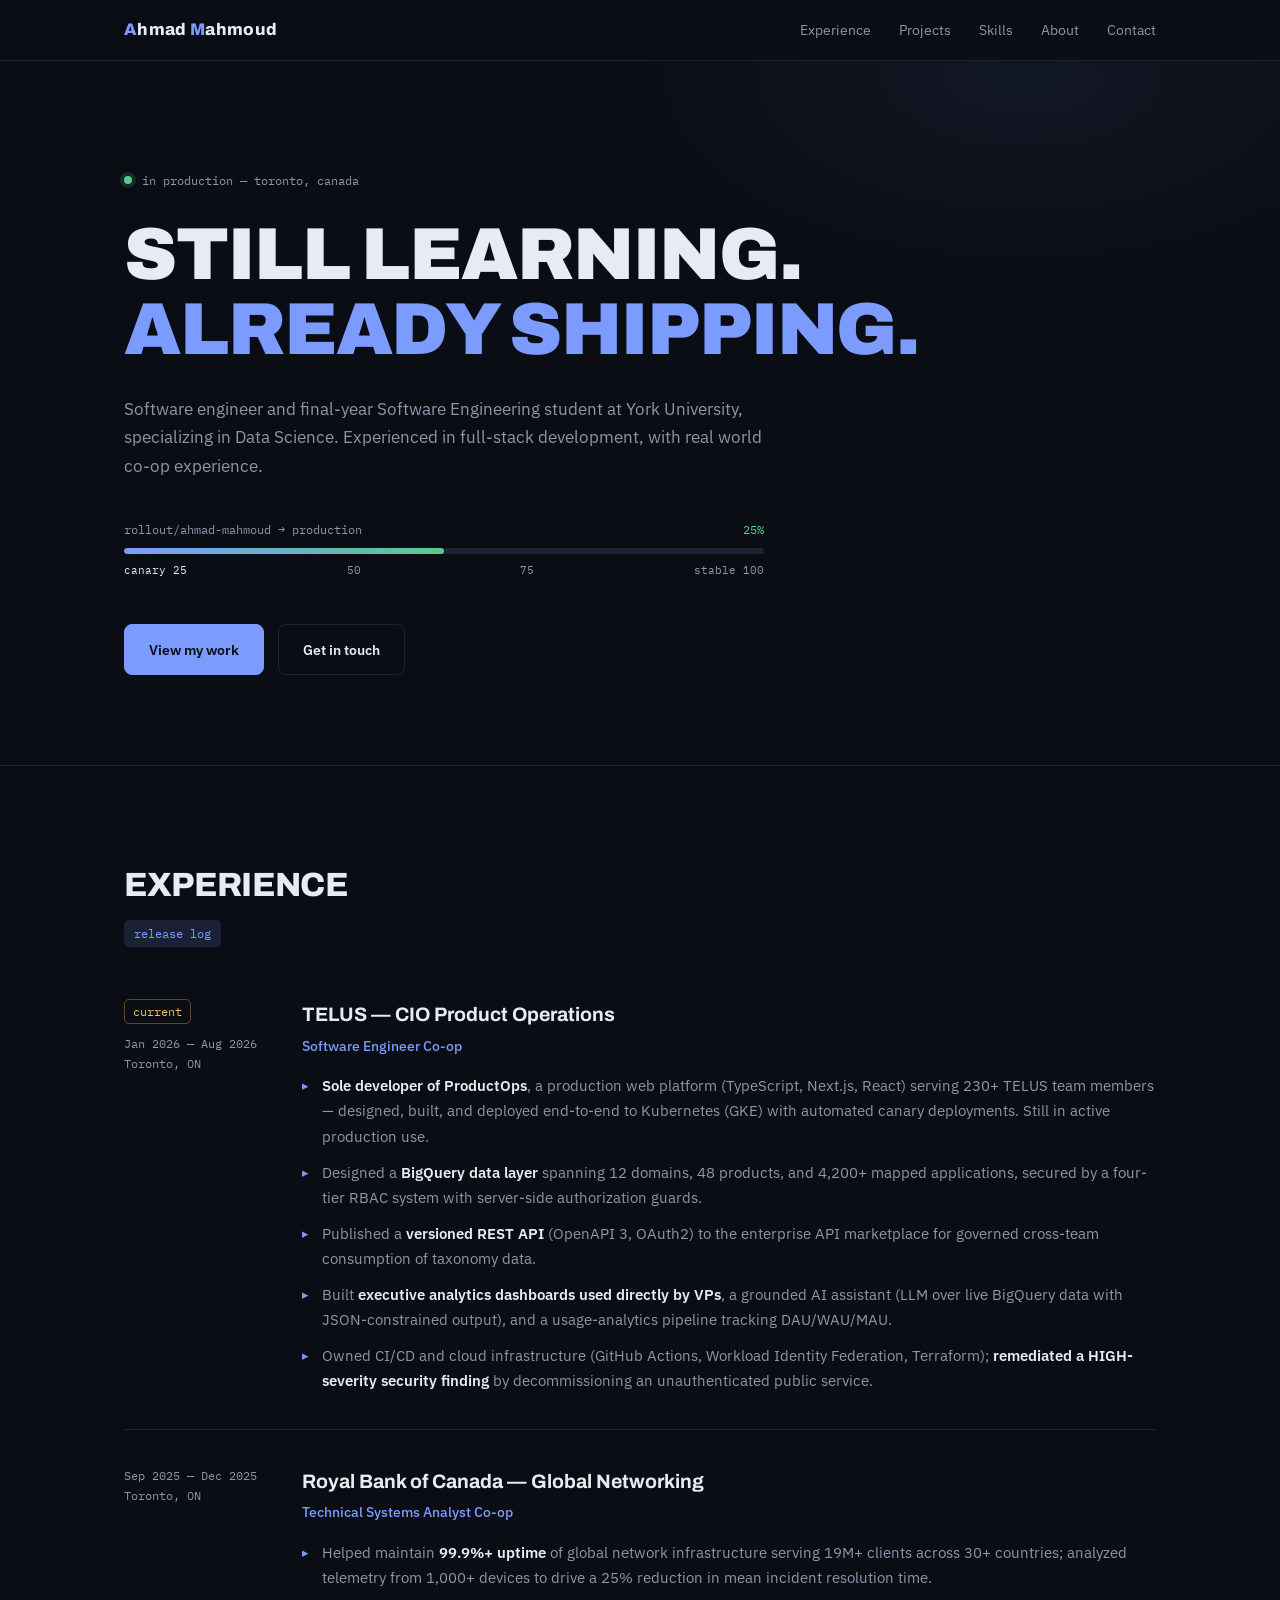
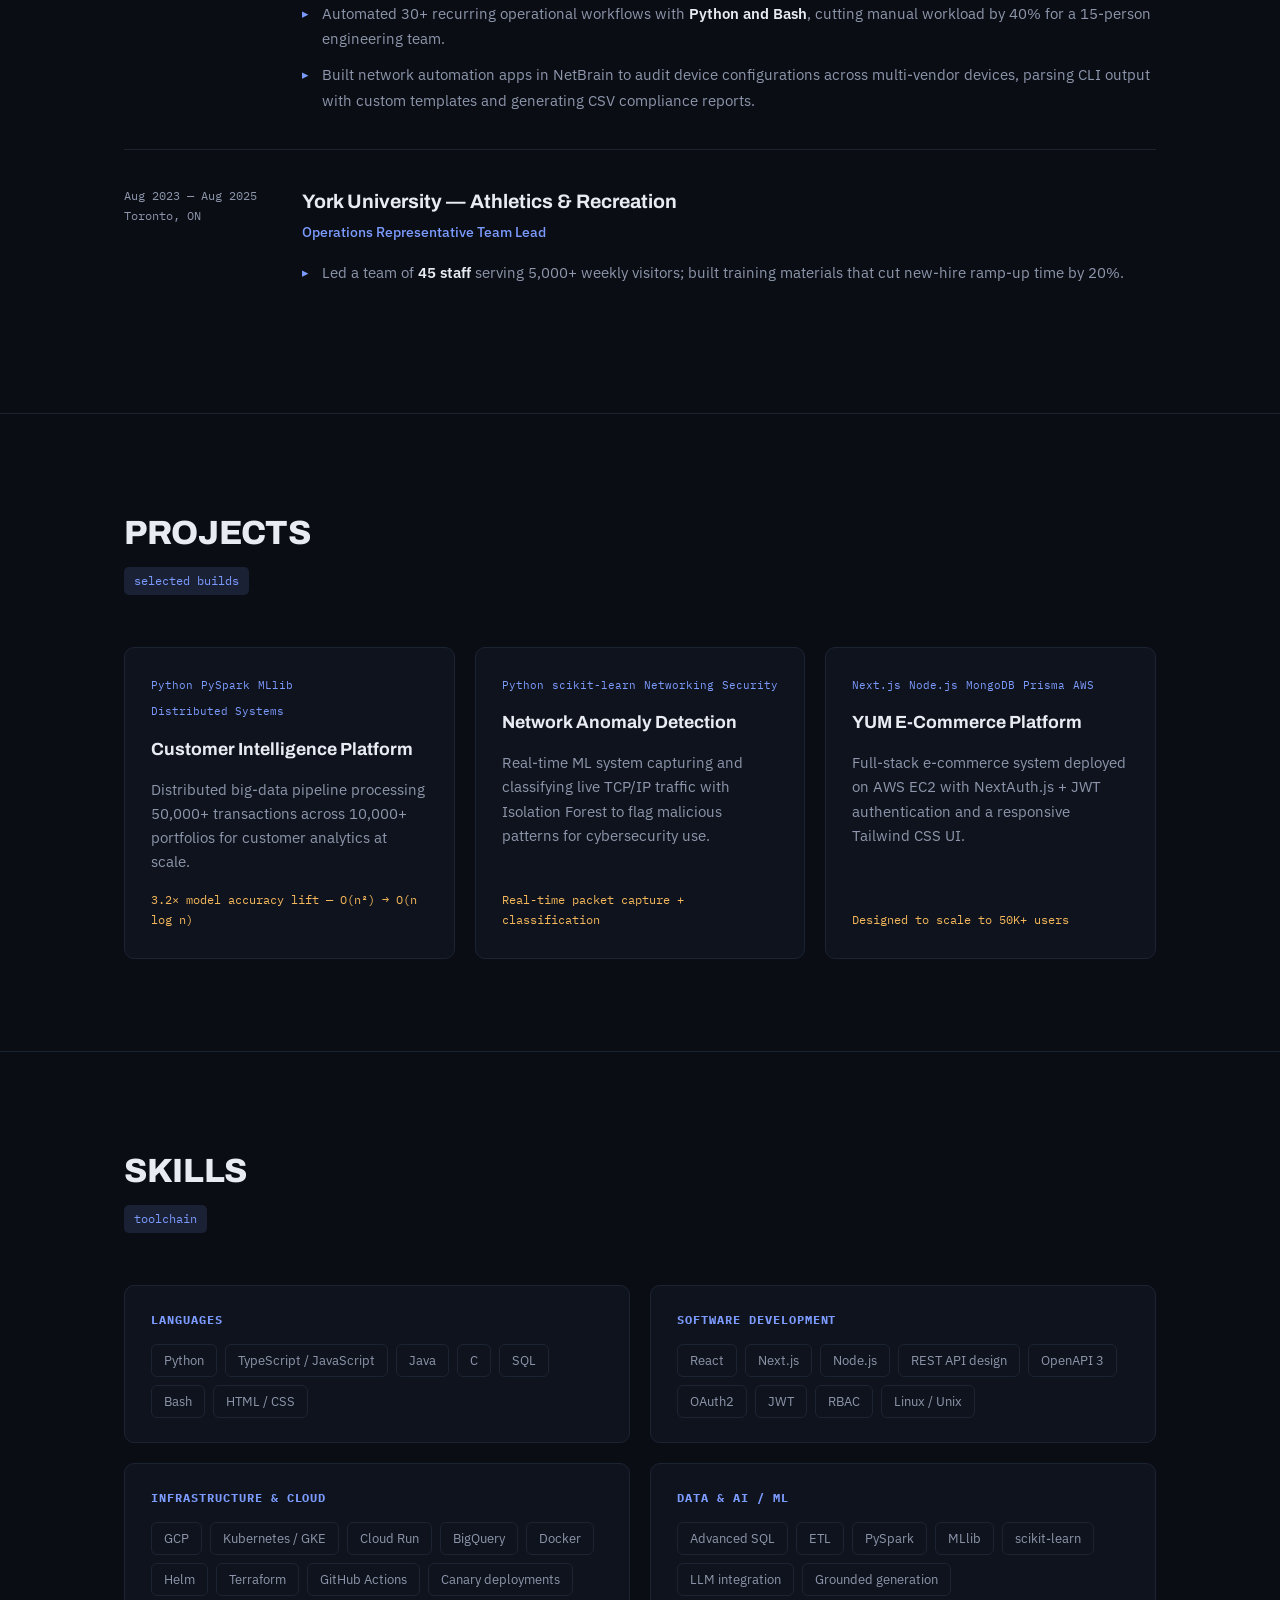
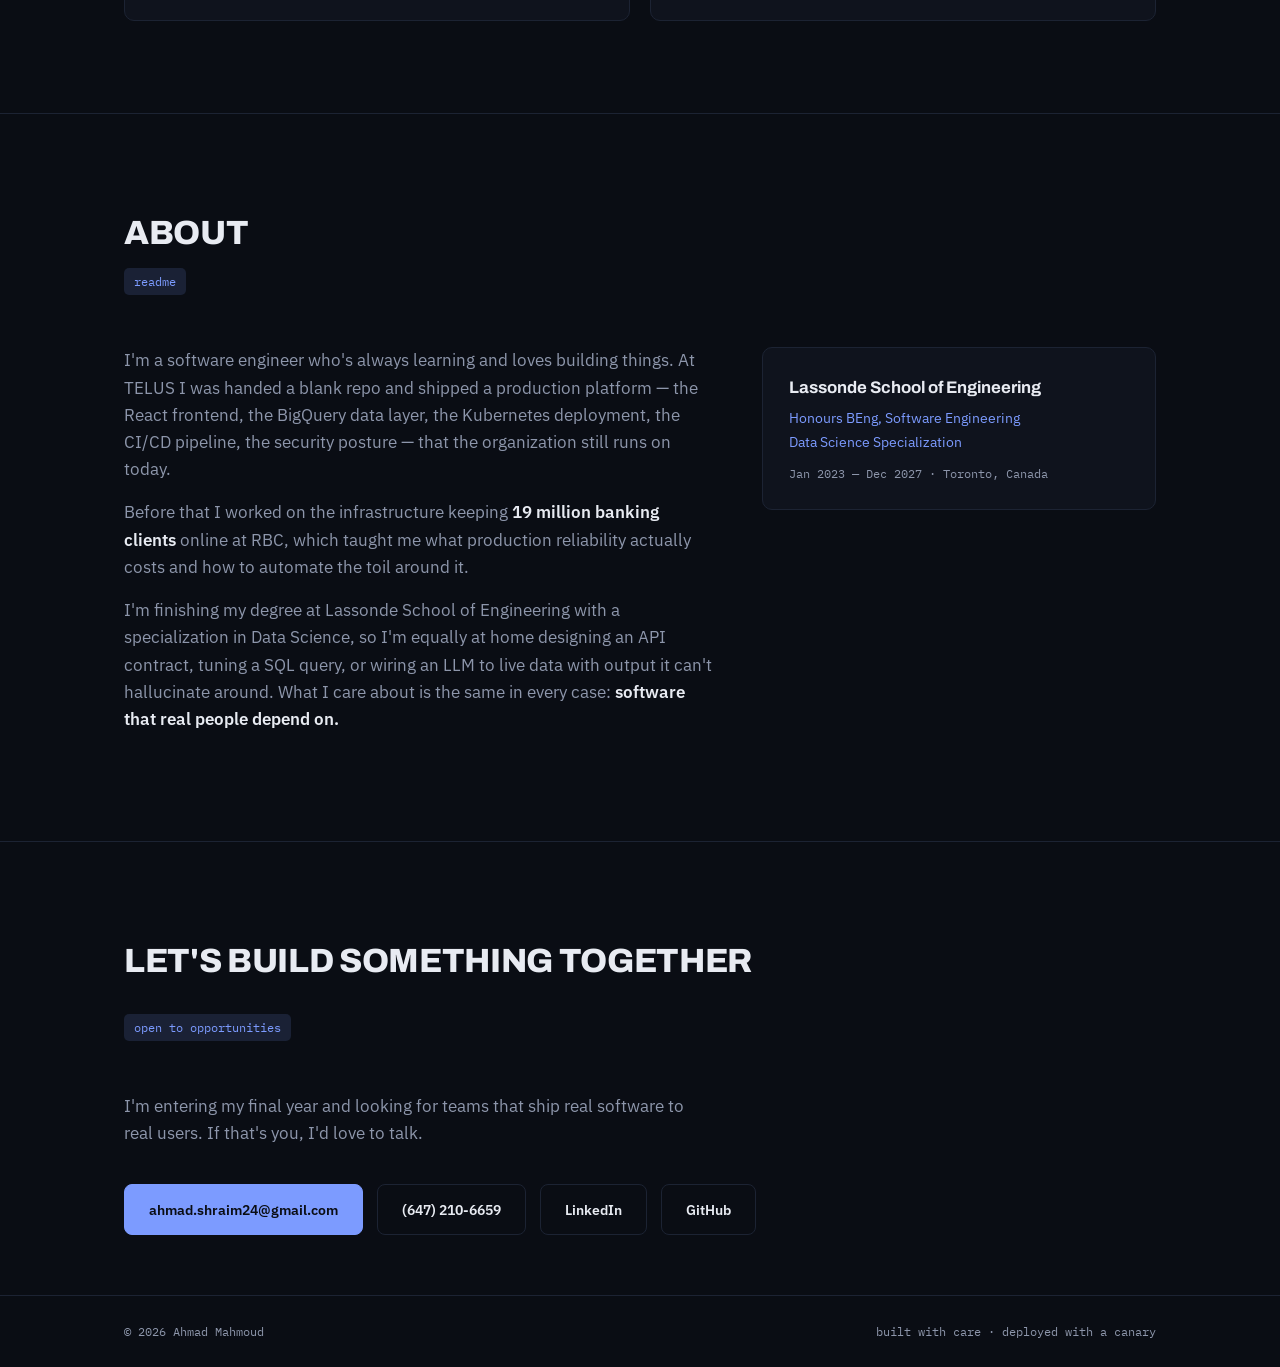
==== public/index.html @ d32689ff "Deploy to Firebase Hosting Move site files into public/ and add Firebase Hosting config. The first d" ====
<!DOCTYPE html>
<html lang="en">
<head>
<meta charset="UTF-8">
<meta name="viewport" content="width=device-width, initial-scale=1.0">
<title>Ahmad Mahmoud — Software Engineer</title>
<meta name="description" content="Ahmad Mahmoud is a software engineer in Toronto who designs, builds, and ships production platforms end-to-end — from React frontends to Kubernetes infrastructure.">
<link rel="preconnect" href="https://fonts.googleapis.com">
<link rel="preconnect" href="https://fonts.gstatic.com" crossorigin>
<link href="https://fonts.googleapis.com/css2?family=Archivo:wght@500;700;800;900&family=IBM+Plex+Sans:wght@400;500;600&family=IBM+Plex+Mono:wght@400;500&display=swap" rel="stylesheet">
<link rel="stylesheet" href="styles.css">
</head>
<body>

<nav>
  <div class="nav-inner">
    <a href="#top" class="logo"><span>A</span>hmad <span>M</span>ahmoud</a>
    <div class="nav-links">
      <a href="#experience">Experience</a>
      <a href="#projects">Projects</a>
      <a href="#skills">Skills</a>
      <a href="#about">About</a>
      <a href="#contact">Contact</a>
    </div>
  </div>
</nav>

<header id="top">
  <div class="wrap">
    <div class="eyebrow"><span class="dot"></span> in production — toronto, canada</div>
    <h1>Still learning. <em>Already shipping.</em></h1>
    <p class="hero-sub">
      Software engineer and final-year Software Engineering student at York University,
      specializing in Data Science. Experienced in full-stack development, with real world
      co-op experience.
    </p>

    <div class="rollout" aria-hidden="true">
      <div class="rollout-label mono">
        <span>rollout/ahmad-mahmoud → production</span>
        <span class="pct" id="pct">0%</span>
      </div>
      <div class="rollout-track"><div class="rollout-fill" id="fill"></div></div>
      <div class="rollout-stages" id="stages">
        <span>canary 25</span><span>50</span><span>75</span><span>stable 100</span>
      </div>
    </div>

    <div class="cta-row">
      <a class="btn btn-primary" href="#projects">View my work</a>
      <a class="btn btn-ghost" href="mailto:ahmad.shraim24@gmail.com">Get in touch</a>
    </div>
  </div>
</header>

<section id="experience">
  <div class="wrap">
    <div class="sec-head reveal">
      <h2>Experience</h2>
      <span class="sec-tag">release log</span>
    </div>

    <article class="release reveal">
      <div class="release-meta">
        <span class="ver">current</span><br>
        Jan 2026 — Aug 2026<br>Toronto, ON
      </div>
      <div>
        <h3>TELUS — CIO Product Operations</h3>
        <div class="role">Software Engineer Co-op</div>
        <ul>
          <li><strong>Sole developer of ProductOps</strong>, a production web platform (TypeScript, Next.js, React) serving 230+ TELUS team members — designed, built, and deployed end-to-end to Kubernetes (GKE) with automated canary deployments. Still in active production use.</li>
          <li>Designed a <strong>BigQuery data layer</strong> spanning 12 domains, 48 products, and 4,200+ mapped applications, secured by a four-tier RBAC system with server-side authorization guards.</li>
          <li>Published a <strong>versioned REST API</strong> (OpenAPI 3, OAuth2) to the enterprise API marketplace for governed cross-team consumption of taxonomy data.</li>
          <li>Built <strong>executive analytics dashboards used directly by VPs</strong>, a grounded AI assistant (LLM over live BigQuery data with JSON-constrained output), and a usage-analytics pipeline tracking DAU/WAU/MAU.</li>
          <li>Owned CI/CD and cloud infrastructure (GitHub Actions, Workload Identity Federation, Terraform); <strong>remediated a HIGH-severity security finding</strong> by decommissioning an unauthenticated public service.</li>
        </ul>
      </div>
    </article>

    <article class="release reveal">
      <div class="release-meta">
        Sep 2025 — Dec 2025<br>Toronto, ON
      </div>
      <div>
        <h3>Royal Bank of Canada — Global Networking</h3>
        <div class="role">Technical Systems Analyst Co-op</div>
        <ul>
          <li>Helped maintain <strong>99.9%+ uptime</strong> of global network infrastructure serving 19M+ clients across 30+ countries; analyzed telemetry from 1,000+ devices to drive a 25% reduction in mean incident resolution time.</li>
          <li>Automated 30+ recurring operational workflows with <strong>Python and Bash</strong>, cutting manual workload by 40% for a 15-person engineering team.</li>
          <li>Built network automation apps in NetBrain to audit device configurations across multi-vendor devices, parsing CLI output with custom templates and generating CSV compliance reports.</li>
        </ul>
      </div>
    </article>

    <article class="release reveal">
      <div class="release-meta">
        Aug 2023 — Aug 2025<br>Toronto, ON
      </div>
      <div>
        <h3>York University — Athletics &amp; Recreation</h3>
        <div class="role">Operations Representative Team Lead</div>
        <ul>
          <li>Led a team of <strong>45 staff</strong> serving 5,000+ weekly visitors; built training materials that cut new-hire ramp-up time by 20%.</li>
        </ul>
      </div>
    </article>
  </div>
</section>

<section id="projects">
  <div class="wrap">
    <div class="sec-head reveal">
      <h2>Projects</h2>
      <span class="sec-tag">selected builds</span>
    </div>
    <div class="projects">
      <div class="card reveal">
        <div class="stack"><span>Python</span><span>PySpark</span><span>MLlib</span><span>Distributed Systems</span></div>
        <h3>Customer Intelligence Platform</h3>
        <p>Distributed big-data pipeline processing 50,000+ transactions across 10,000+ portfolios for customer analytics at scale.</p>
        <div class="hl">3.2× model accuracy lift — O(n²) → O(n log n)</div>
      </div>
      <div class="card reveal">
        <div class="stack"><span>Python</span><span>scikit-learn</span><span>Networking</span><span>Security</span></div>
        <h3>Network Anomaly Detection</h3>
        <p>Real-time ML system capturing and classifying live TCP/IP traffic with Isolation Forest to flag malicious patterns for cybersecurity use.</p>
        <div class="hl">Real-time packet capture + classification</div>
      </div>
      <div class="card reveal">
        <div class="stack"><span>Next.js</span><span>Node.js</span><span>MongoDB</span><span>Prisma</span><span>AWS</span></div>
        <h3>YUM E-Commerce Platform</h3>
        <p>Full-stack e-commerce system deployed on AWS EC2 with NextAuth.js + JWT authentication and a responsive Tailwind CSS UI.</p>
        <div class="hl">Designed to scale to 50K+ users</div>
      </div>
    </div>
  </div>
</section>

<section id="skills">
  <div class="wrap">
    <div class="sec-head reveal">
      <h2>Skills</h2>
      <span class="sec-tag">toolchain</span>
    </div>
    <div class="skills">
      <div class="skill-group reveal">
        <h3>Languages</h3>
        <div class="chips">
          <span class="chip">Python</span><span class="chip">TypeScript / JavaScript</span><span class="chip">Java</span>
          <span class="chip">C</span><span class="chip">SQL</span><span class="chip">Bash</span><span class="chip">HTML / CSS</span>
        </div>
      </div>
      <div class="skill-group reveal">
        <h3>Software Development</h3>
        <div class="chips">
          <span class="chip">React</span><span class="chip">Next.js</span><span class="chip">Node.js</span>
          <span class="chip">REST API design</span><span class="chip">OpenAPI 3</span><span class="chip">OAuth2</span>
          <span class="chip">JWT</span><span class="chip">RBAC</span><span class="chip">Linux / Unix</span>
        </div>
      </div>
      <div class="skill-group reveal">
        <h3>Infrastructure &amp; Cloud</h3>
        <div class="chips">
          <span class="chip">GCP</span><span class="chip">Kubernetes / GKE</span><span class="chip">Cloud Run</span>
          <span class="chip">BigQuery</span><span class="chip">Docker</span><span class="chip">Helm</span>
          <span class="chip">Terraform</span><span class="chip">GitHub Actions</span><span class="chip">Canary deployments</span>
        </div>
      </div>
      <div class="skill-group reveal">
        <h3>Data &amp; AI / ML</h3>
        <div class="chips">
          <span class="chip">Advanced SQL</span><span class="chip">ETL</span><span class="chip">PySpark</span>
          <span class="chip">MLlib</span><span class="chip">scikit-learn</span><span class="chip">LLM integration</span>
          <span class="chip">Grounded generation</span>
        </div>
      </div>
    </div>
  </div>
</section>

<section id="about">
  <div class="wrap">
    <div class="sec-head reveal">
      <h2>About</h2>
      <span class="sec-tag">readme</span>
    </div>
    <div class="about-grid">
      <div class="reveal">
        <p>I'm a software engineer who's always learning and loves building things. At TELUS I was handed a blank repo and shipped a production platform — the React frontend, the BigQuery data layer, the Kubernetes deployment, the CI/CD pipeline, the security posture — that the organization still runs on today.</p>
        <p>Before that I worked on the infrastructure keeping <strong>19 million banking clients</strong> online at RBC, which taught me what production reliability actually costs and how to automate the toil around it.</p>
        <p>I'm finishing my degree at Lassonde School of Engineering with a specialization in Data Science, so I'm equally at home designing an API contract, tuning a SQL query, or wiring an LLM to live data with output it can't hallucinate around. What I care about is the same in every case: <strong>software that real people depend on.</strong></p>
      </div>
      <div class="edu-card reveal">
        <div class="school">Lassonde School of Engineering</div>
        <div class="deg">Honours BEng, Software Engineering<br>Data Science Specialization</div>
        <div class="dates">Jan 2023 — Dec 2027 · Toronto, Canada</div>
      </div>
    </div>
  </div>
</section>

<section id="contact" class="contact">
  <div class="wrap">
    <div class="sec-head reveal">
      <h2>Let's build something together</h2>
      <span class="sec-tag">open to opportunities</span>
    </div>
    <p class="lead reveal">I'm entering my final year and looking for teams that ship real software to real users. If that's you, I'd love to talk.</p>
    <div class="contact-links reveal">
      <a class="btn btn-primary" href="mailto:ahmad.shraim24@gmail.com">ahmad.shraim24@gmail.com</a>
      <a class="btn btn-ghost" href="tel:+16472106659">(647) 210-6659</a>
      <a class="btn btn-ghost" href="https://linkedin.com/in/Ahmad-Mahmoud" target="_blank" rel="noopener">LinkedIn</a>
      <a class="btn btn-ghost" href="https://github.com/AWZShraim" target="_blank" rel="noopener">GitHub</a>
    </div>
  </div>
</section>

<footer>
  <div class="footer-inner">
    <span>© 2026 Ahmad Mahmoud</span>
    <span>built with care · deployed with a canary</span>
  </div>
</footer>

<script src="script.js"></script>
</body>
</html>
---- public/styles.css ----
:root{
  --bg:#0A0D14;          /* control-plane ink */
  --bg-raised:#0F131D;   /* card surface */
  --line:#1C2333;        /* hairline */
  --text:#E8EBF2;        /* primary */
  --muted:#8D96AB;       /* secondary */
  --accent:#7C9BFF;      /* periwinkle signal */
  --accent-dim:rgba(124,155,255,.14);
  --amber:#F5B85C;       /* metric amber */
  --ok:#57C98F;          /* healthy status */
  --radius:10px;
  --maxw:1080px;
}
*{margin:0;padding:0;box-sizing:border-box}
html{scroll-behavior:smooth}
body{
  background:var(--bg);
  color:var(--text);
  font-family:'IBM Plex Sans',system-ui,sans-serif;
  font-size:16.5px;
  line-height:1.65;
  -webkit-font-smoothing:antialiased;
}
::selection{background:var(--accent);color:#0A0D14}

a{color:inherit;text-decoration:none}
.wrap{max-width:var(--maxw);margin:0 auto;padding:0 24px}
.mono{font-family:'IBM Plex Mono',monospace}

/* ---------- nav ---------- */
nav{
  position:fixed;top:0;left:0;right:0;z-index:50;
  background:rgba(10,13,20,.82);
  backdrop-filter:blur(12px);
  border-bottom:1px solid var(--line);
}
.nav-inner{
  max-width:var(--maxw);margin:0 auto;padding:16px 24px;
  display:flex;align-items:center;justify-content:space-between;
}
.logo{
  font-family:'Archivo',sans-serif;font-weight:800;font-size:1.05rem;
  letter-spacing:.02em;
}
.logo span{color:var(--accent)}
.nav-links{display:flex;gap:28px;font-size:.85rem}
.nav-links a{color:var(--muted);transition:color .2s}
.nav-links a:hover{color:var(--text)}
@media(max-width:640px){.nav-links{display:none}}

/* ---------- hero ---------- */
header{
  padding:170px 0 90px;
  border-bottom:1px solid var(--line);
  position:relative;overflow:hidden;
}
header::before{
  content:"";position:absolute;inset:0;
  background:
    radial-gradient(600px 300px at 80% 10%, rgba(124,155,255,.07), transparent 70%);
  pointer-events:none;
}
.eyebrow{
  font-family:'IBM Plex Mono',monospace;font-size:.78rem;color:var(--muted);
  display:flex;align-items:center;gap:10px;margin-bottom:26px;
}
.dot{width:8px;height:8px;border-radius:50%;background:var(--ok);
  box-shadow:0 0 0 4px rgba(87,201,143,.15);animation:pulse 2.4s ease-in-out infinite}
@keyframes pulse{50%{box-shadow:0 0 0 7px rgba(87,201,143,.06)}}
h1{
  font-family:'Archivo',sans-serif;font-weight:900;
  font-size:clamp(2.6rem,7vw,4.6rem);
  line-height:1.02;letter-spacing:-.015em;
  text-transform:uppercase;
  margin-bottom:28px;max-width:900px;
}
h1 em{font-style:normal;color:var(--accent)}
.hero-sub{color:var(--muted);max-width:640px;font-size:1.08rem;margin-bottom:40px}
.hero-sub strong{color:var(--text);font-weight:600}

/* rollout bar — signature element */
.rollout{max-width:640px;margin-bottom:44px}
.rollout-label{
  font-family:'IBM Plex Mono',monospace;font-size:.74rem;color:var(--muted);
  display:flex;justify-content:space-between;margin-bottom:8px;
}
.rollout-label .pct{color:var(--ok)}
.rollout-track{
  height:6px;border-radius:3px;background:var(--line);overflow:hidden;position:relative;
}
.rollout-fill{
  height:100%;width:0;border-radius:3px;
  background:linear-gradient(90deg,var(--accent),var(--ok));
  transition:width 2.2s cubic-bezier(.22,1,.36,1);
}
.rollout-stages{
  display:flex;justify-content:space-between;margin-top:8px;
  font-family:'IBM Plex Mono',monospace;font-size:.68rem;color:var(--muted);
}
.rollout-stages span.hit{color:var(--text)}

.cta-row{display:flex;gap:14px;flex-wrap:wrap}
.btn{
  display:inline-flex;align-items:center;gap:8px;
  padding:13px 24px;border-radius:8px;font-size:.9rem;font-weight:600;
  border:1px solid var(--line);transition:all .2s;
}
.btn-primary{background:var(--accent);color:#0A0D14;border-color:var(--accent)}
.btn-primary:hover{background:#93ADFF}
.btn-ghost:hover{border-color:var(--accent);color:var(--accent)}

/* ---------- sections ---------- */
section{padding:92px 0;border-bottom:1px solid var(--line)}
.sec-head{display:flex;align-items:flex-start;flex-direction:column;gap:6px;margin-bottom:52px}
.sec-tag{
  font-family:'IBM Plex Mono',monospace;font-size:.74rem;color:var(--accent);
  background:var(--accent-dim);padding:4px 10px;border-radius:5px;white-space:nowrap;
}
h2{
  font-family:'Archivo',sans-serif;font-weight:800;text-transform:uppercase;
  font-size:clamp(1.5rem,3.4vw,2.1rem);letter-spacing:-.01em;
}

/* ---------- experience (release log) ---------- */
.release{
  display:grid;grid-template-columns:150px 1fr;gap:28px;
  padding:36px 0;border-top:1px solid var(--line);
}
.release:first-of-type{border-top:none;padding-top:0}
.release-meta{font-family:'IBM Plex Mono',monospace;font-size:.76rem;color:var(--muted)}
.release-meta .ver{
  display:inline-block;color:var(--amber);border:1px solid rgba(245,184,92,.35);
  padding:2px 8px;border-radius:5px;margin-bottom:10px;font-size:.72rem;
}
.release h3{font-family:'Archivo',sans-serif;font-weight:700;font-size:1.22rem;margin-bottom:2px}
.release .role{color:var(--accent);font-size:.9rem;font-weight:500;margin-bottom:16px}
.release ul{list-style:none;display:flex;flex-direction:column;gap:11px}
.release li{color:var(--muted);padding-left:20px;position:relative;font-size:.95rem}
.release li::before{content:"▸";position:absolute;left:0;color:var(--accent);font-size:.8rem;top:2px}
.release li strong{color:var(--text);font-weight:600}
@media(max-width:700px){.release{grid-template-columns:1fr;gap:10px}}

/* ---------- projects ---------- */
.projects{display:grid;grid-template-columns:repeat(3,1fr);gap:20px}
@media(max-width:860px){.projects{grid-template-columns:1fr}}
.card{
  background:var(--bg-raised);border:1px solid var(--line);border-radius:var(--radius);
  padding:28px 26px;display:flex;flex-direction:column;gap:14px;
  transition:border-color .25s, transform .25s;
}
.card:hover{border-color:var(--accent);transform:translateY(-3px)}
.card .stack{
  font-family:'IBM Plex Mono',monospace;font-size:.7rem;color:var(--accent);
  display:flex;flex-wrap:wrap;gap:8px;
}
.card h3{font-family:'Archivo',sans-serif;font-weight:700;font-size:1.1rem}
.card p{color:var(--muted);font-size:.92rem;flex:1}
.card .hl{color:var(--amber);font-family:'IBM Plex Mono',monospace;font-size:.78rem}

/* ---------- skills ---------- */
.skills{display:grid;grid-template-columns:repeat(2,1fr);gap:20px}
@media(max-width:700px){.skills{grid-template-columns:1fr}}
.skill-group{
  border:1px solid var(--line);border-radius:var(--radius);padding:24px 26px;background:var(--bg-raised);
}
.skill-group h3{
  font-family:'IBM Plex Mono',monospace;font-size:.76rem;color:var(--accent);
  text-transform:uppercase;letter-spacing:.08em;margin-bottom:14px;
}
.chips{display:flex;flex-wrap:wrap;gap:8px}
.chip{
  font-size:.8rem;color:var(--muted);border:1px solid var(--line);
  padding:5px 12px;border-radius:6px;transition:all .2s;
}
.chip:hover{color:var(--text);border-color:var(--accent)}

/* ---------- about / education ---------- */
.about-grid{display:grid;grid-template-columns:1.5fr 1fr;gap:48px}
@media(max-width:800px){.about-grid{grid-template-columns:1fr}}
.about-grid p{color:var(--muted);margin-bottom:16px}
.about-grid p strong{color:var(--text);font-weight:600}
.edu-card{
  border:1px solid var(--line);border-radius:var(--radius);padding:26px;background:var(--bg-raised);
  align-self:start;
}
.edu-card .school{font-family:'Archivo',sans-serif;font-weight:700;font-size:1.05rem}
.edu-card .deg{color:var(--accent);font-size:.9rem;margin:4px 0 10px}
.edu-card .dates{font-family:'IBM Plex Mono',monospace;font-size:.75rem;color:var(--muted)}

/* ---------- contact ---------- */
.contact{text-align:left;border-bottom:none;padding-bottom:60px}
.contact h2{margin-bottom:18px}
.contact .lead{color:var(--muted);max-width:560px;margin-bottom:36px}
.contact-links{display:flex;gap:14px;flex-wrap:wrap}

footer{
  border-top:1px solid var(--line);padding:26px 0;
  font-family:'IBM Plex Mono',monospace;font-size:.72rem;color:var(--muted);
}
.footer-inner{max-width:var(--maxw);margin:0 auto;padding:0 24px;
  display:flex;justify-content:space-between;flex-wrap:wrap;gap:10px}

/* ---------- reveal ---------- */
.reveal{opacity:0;transform:translateY(22px);transition:opacity .7s ease,transform .7s ease}
.reveal.in{opacity:1;transform:none}
@media(prefers-reduced-motion:reduce){
  .reveal{opacity:1;transform:none;transition:none}
  .rollout-fill{transition:none}
  .dot{animation:none}
  html{scroll-behavior:auto}
}
a:focus-visible,.btn:focus-visible{outline:2px solid var(--accent);outline-offset:3px}
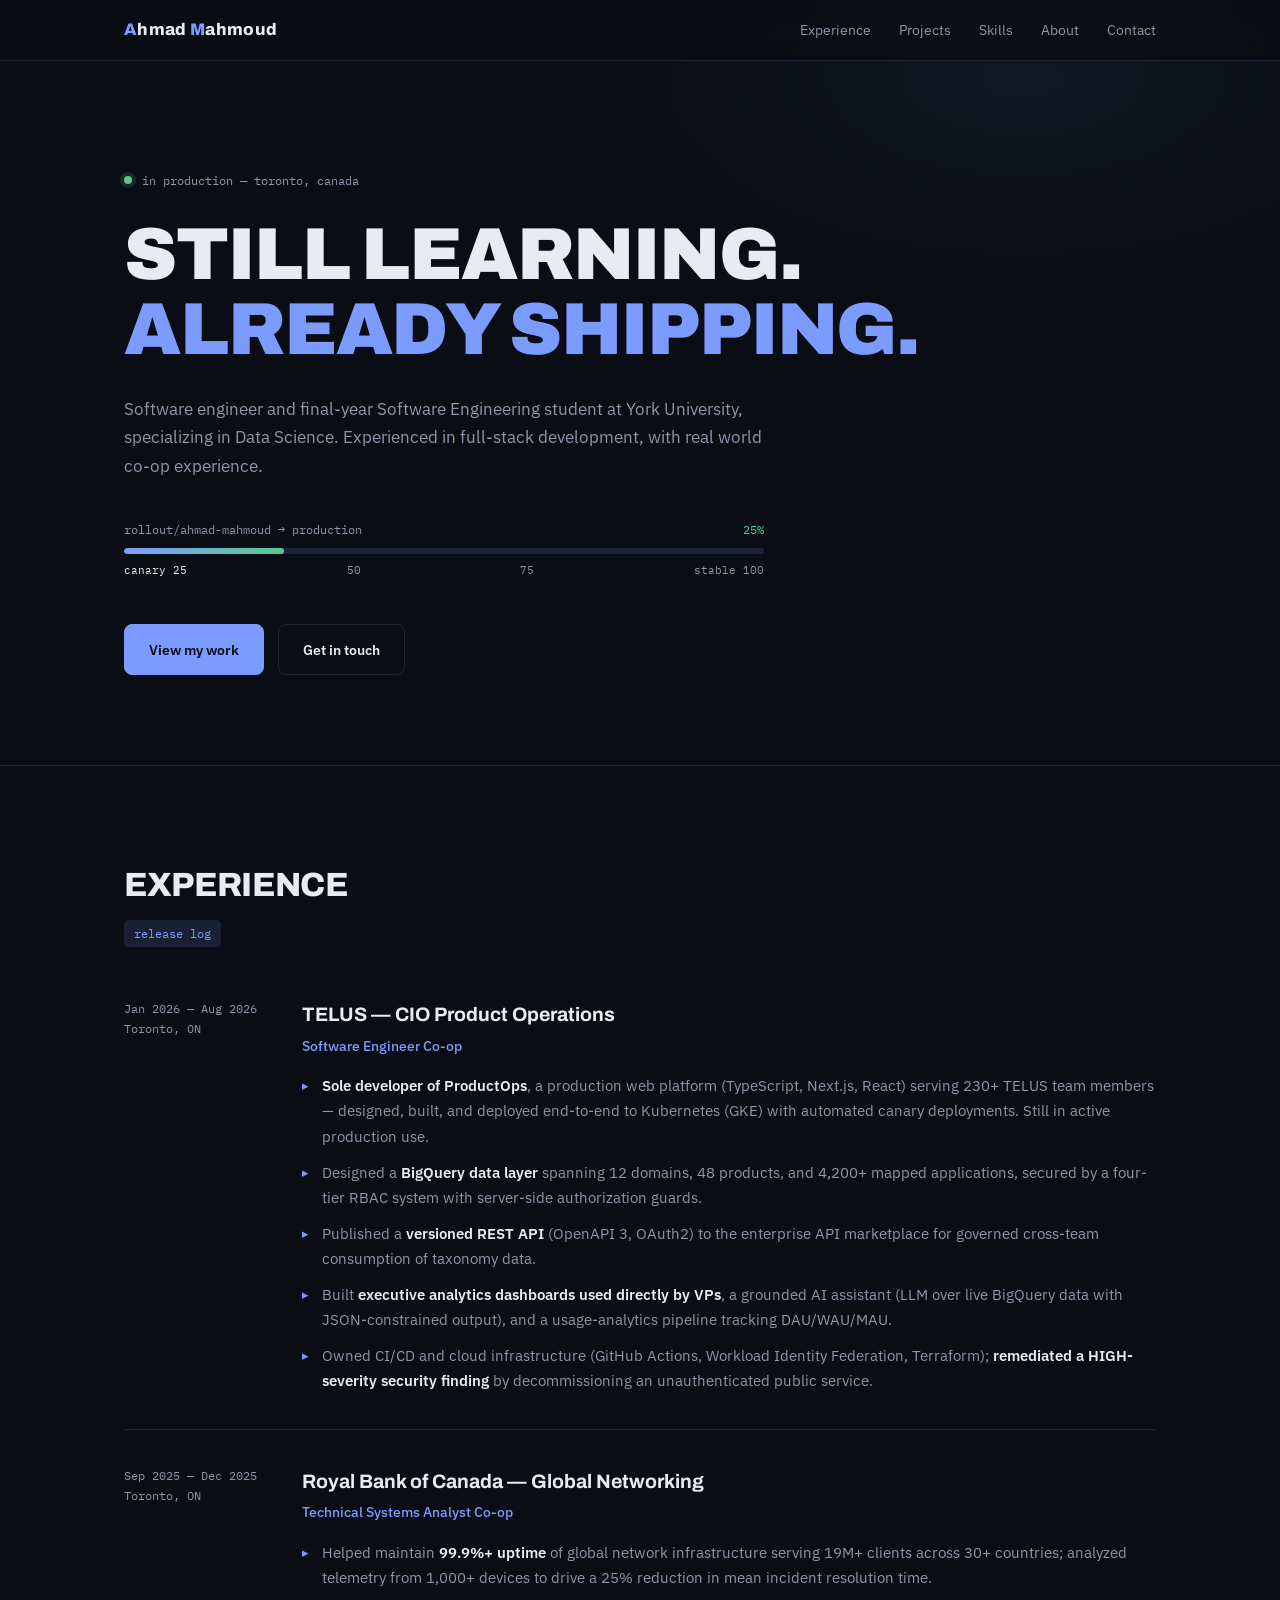
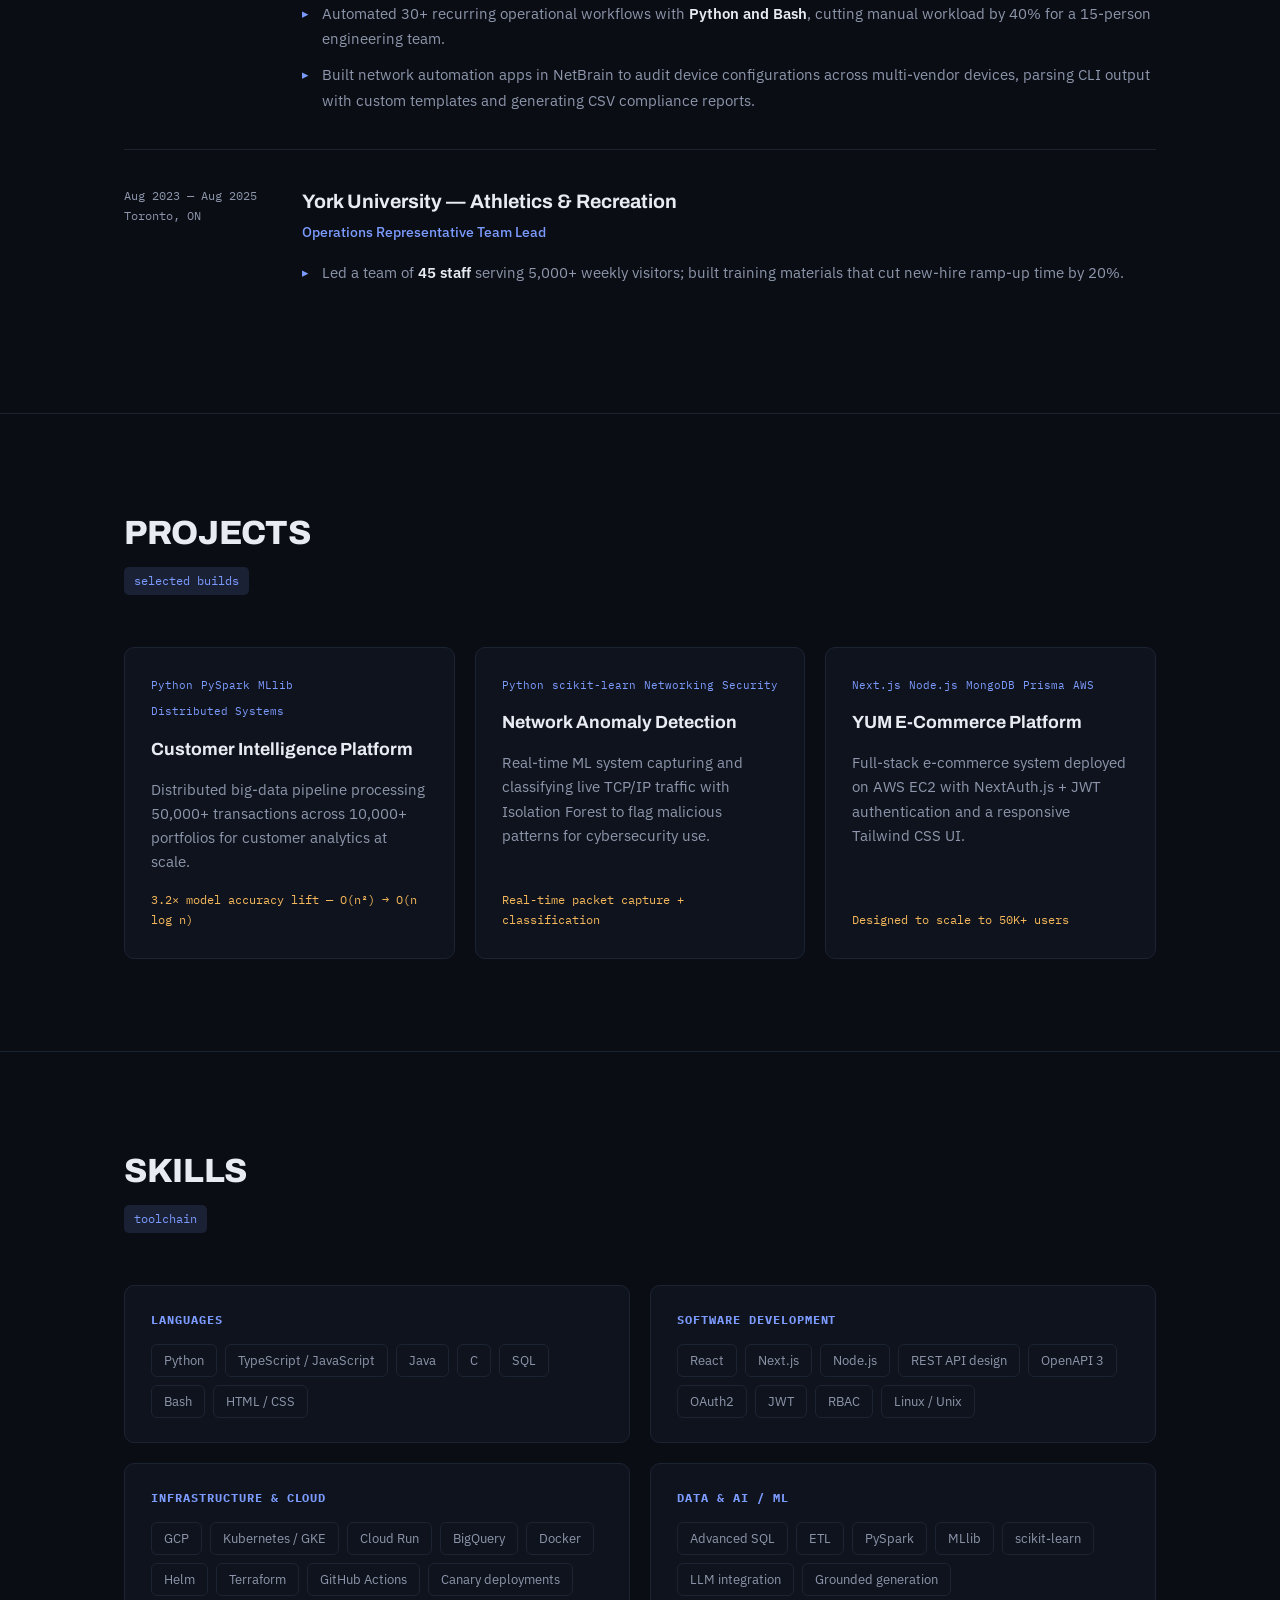
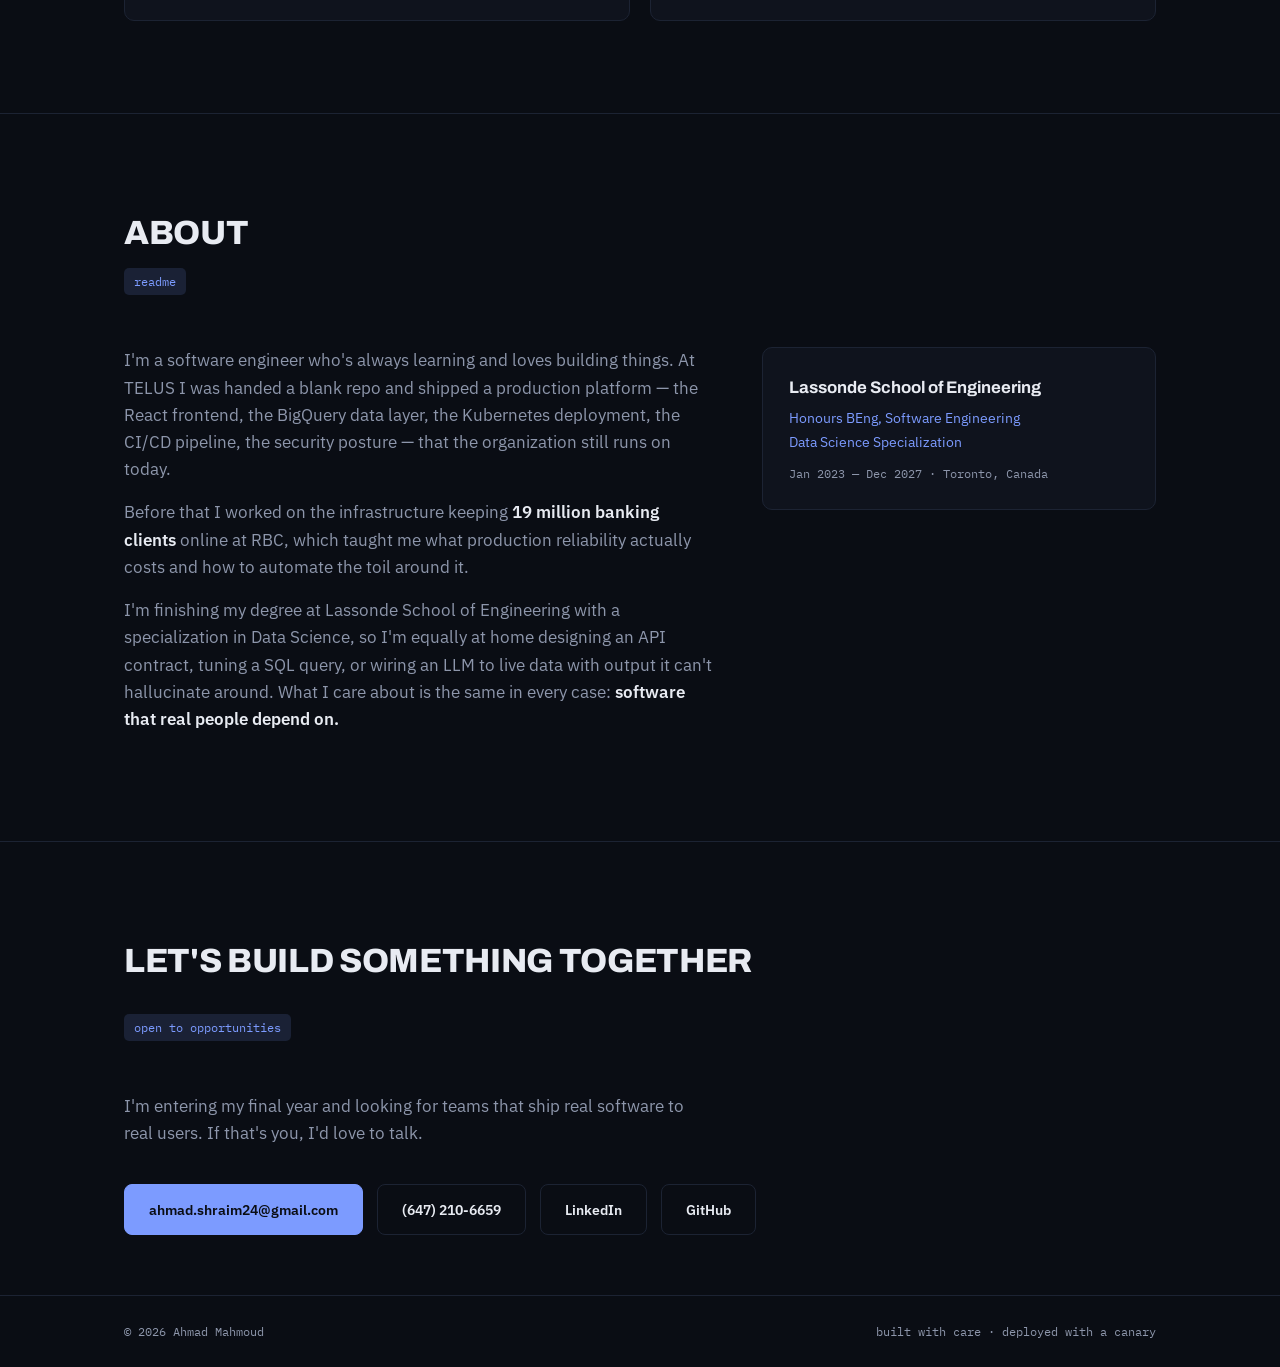
==== commit c144d6e5: "Fix LinkedIn URL and drop stale "current" badge TELUS co-op wraps up in a week, so it's no longer th" ====
--- a/public/index.html
+++ b/public/index.html
@@ -62,7 +62,6 @@
 
     <article class="release reveal">
       <div class="release-meta">
-        <span class="ver">current</span><br>
         Jan 2026 — Aug 2026<br>Toronto, ON
       </div>
       <div>
@@ -210,7 +209,7 @@
     <div class="contact-links reveal">
       <a class="btn btn-primary" href="mailto:ahmad.shraim24@gmail.com">ahmad.shraim24@gmail.com</a>
       <a class="btn btn-ghost" href="tel:+16472106659">(647) 210-6659</a>
-      <a class="btn btn-ghost" href="https://linkedin.com/in/Ahmad-Mahmoud" target="_blank" rel="noopener">LinkedIn</a>
+      <a class="btn btn-ghost" href="https://www.linkedin.com/in/ahmad-mahmoud-9157a3262/" target="_blank" rel="noopener">LinkedIn</a>
       <a class="btn btn-ghost" href="https://github.com/AWZShraim" target="_blank" rel="noopener">GitHub</a>
     </div>
   </div>
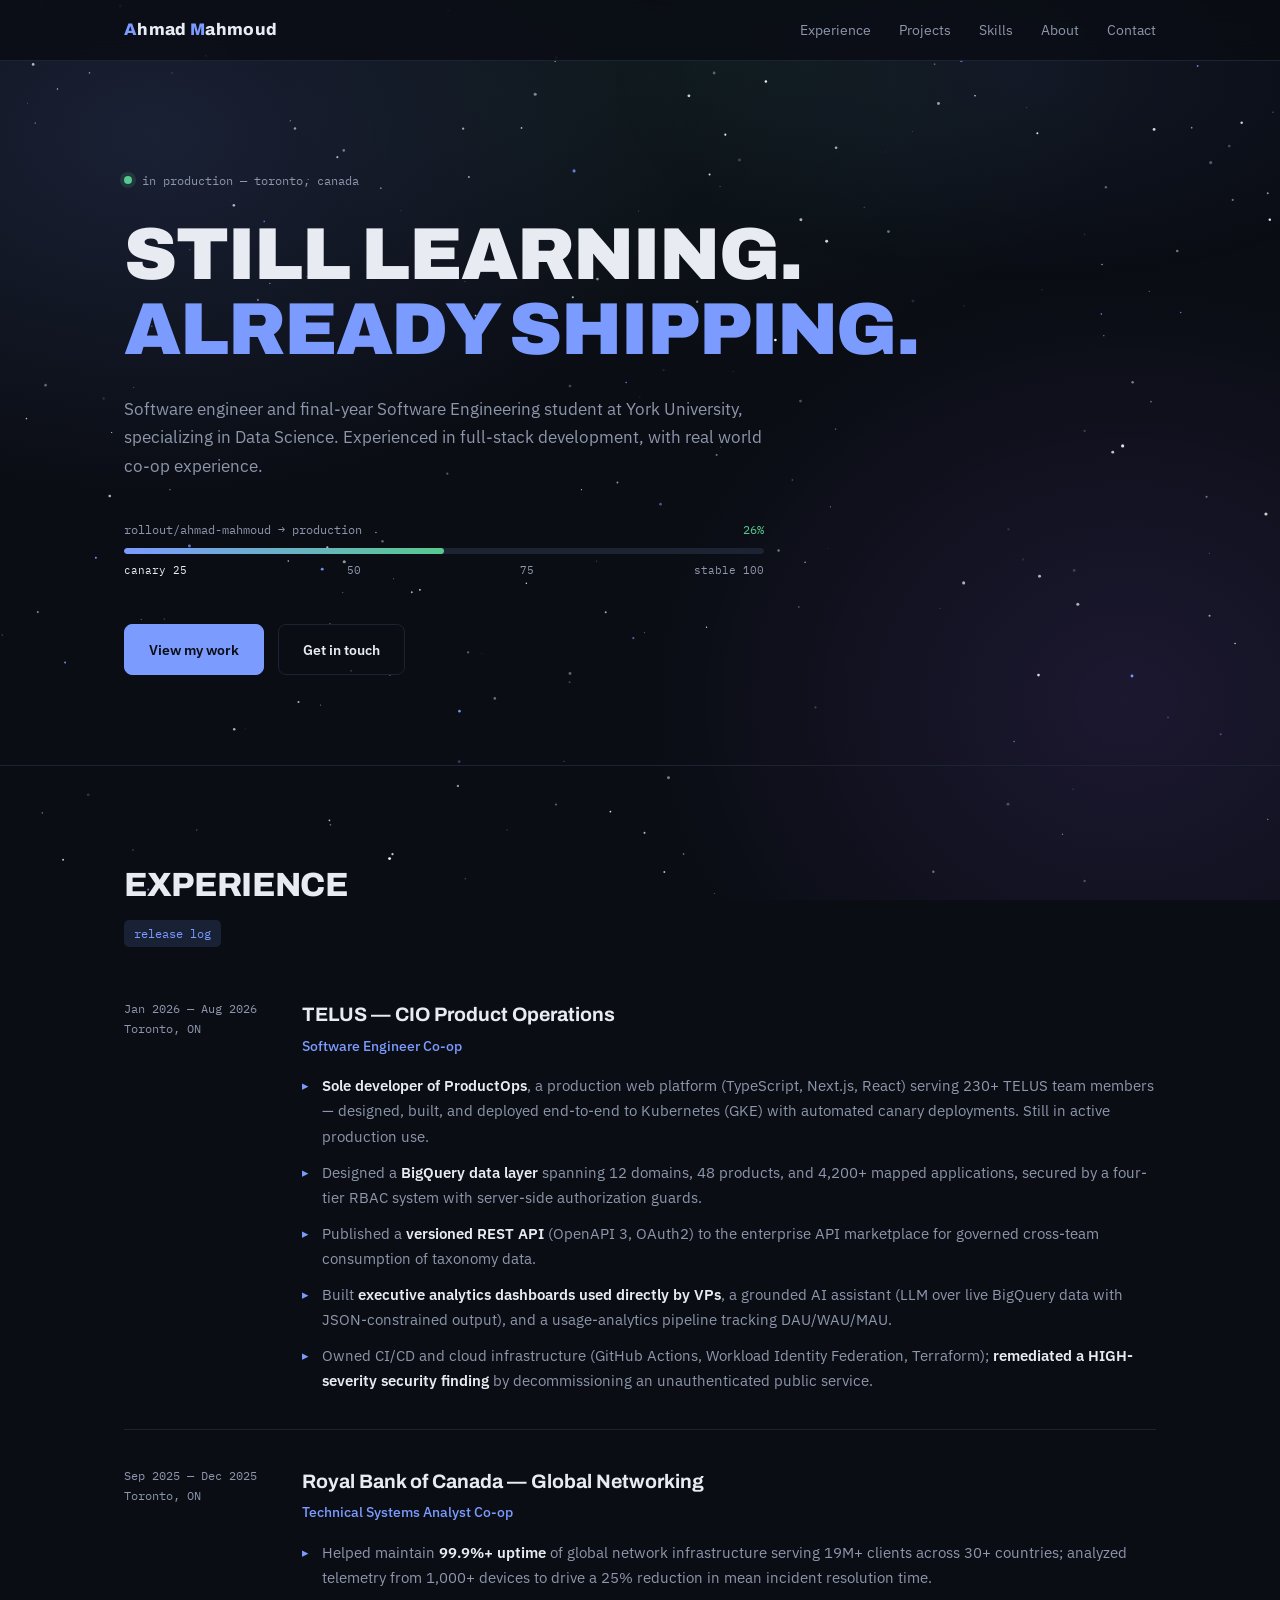
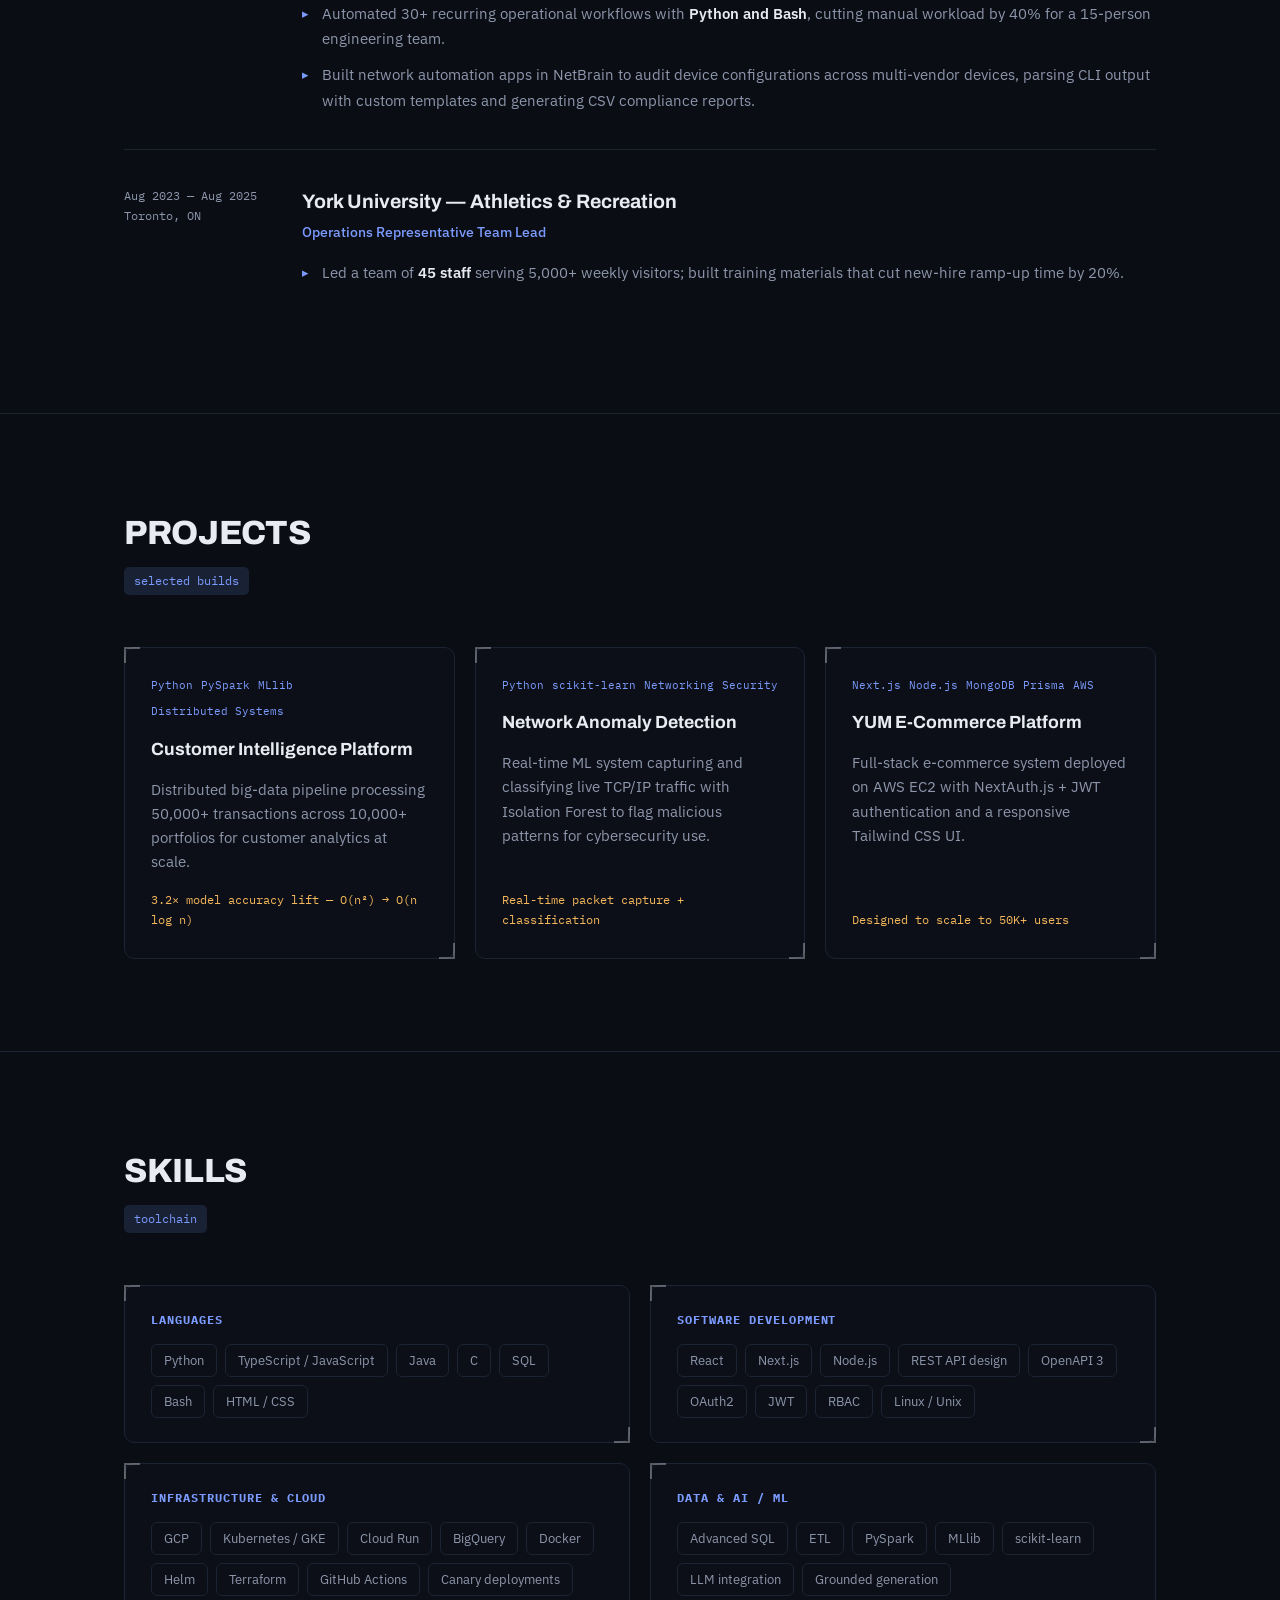
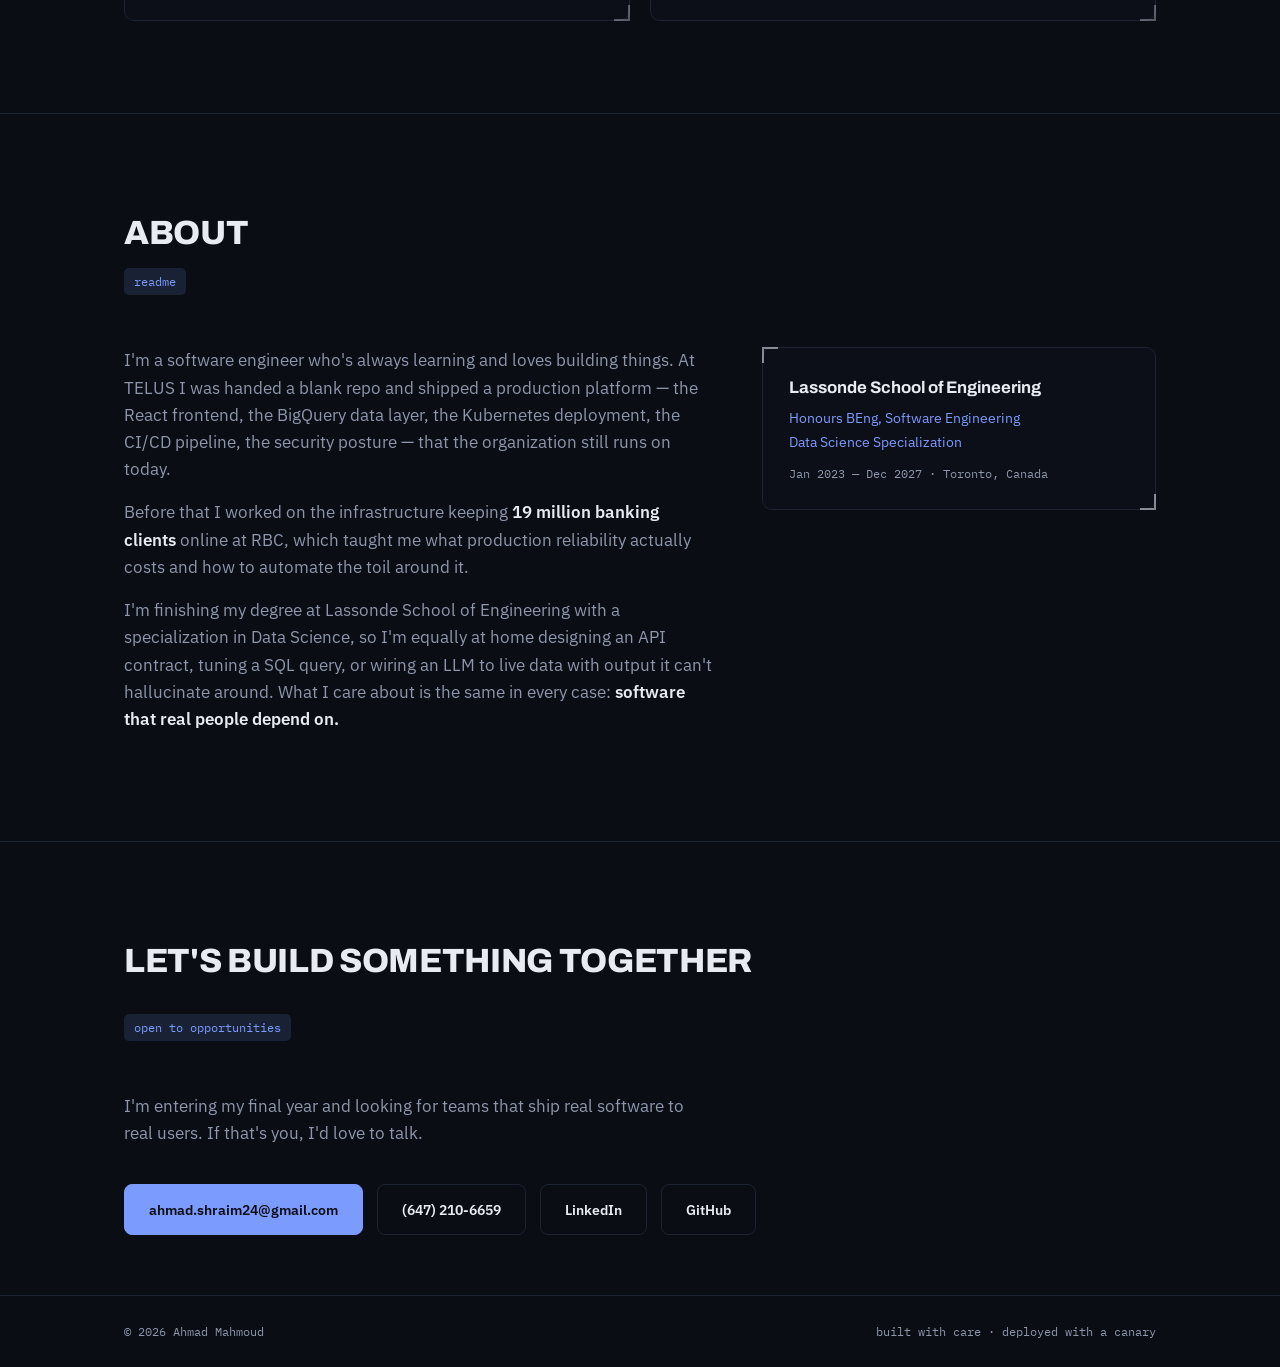
==== commit 775b2f25: "Add galaxy backdrop and spaceship HUD styling Fixed canvas starfield (twinkling stars + occasional c" ====
--- a/public/index.html
+++ b/public/index.html
@@ -12,6 +12,8 @@
 </head>
 <body>
 
+<div class="galaxy" aria-hidden="true"><canvas id="stars"></canvas></div>
+
 <nav>
   <div class="nav-inner">
     <a href="#top" class="logo"><span>A</span>hmad <span>M</span>ahmoud</a>
--- a/public/styles.css
+++ b/public/styles.css
@@ -23,6 +23,23 @@
 }
 ::selection{background:var(--accent);color:#0A0D14}
 
+/* ---------- galaxy backdrop ---------- */
+.galaxy{
+  position:fixed;inset:0;z-index:-2;overflow:hidden;background:
+    radial-gradient(ellipse 900px 600px at 12% 15%, rgba(124,155,255,.14), transparent 60%),
+    radial-gradient(ellipse 800px 700px at 88% 78%, rgba(159,102,255,.12), transparent 60%),
+    radial-gradient(ellipse 700px 500px at 55% 5%, rgba(87,201,143,.07), transparent 62%),
+    var(--bg);
+}
+#stars{position:absolute;inset:0;width:100%;height:100%;display:block}
+@media(prefers-reduced-motion:reduce){
+  .galaxy{background:
+    radial-gradient(ellipse 900px 600px at 12% 15%, rgba(124,155,255,.1), transparent 60%),
+    radial-gradient(ellipse 800px 700px at 88% 78%, rgba(159,102,255,.08), transparent 60%),
+    var(--bg);
+  }
+}
+
 a{color:inherit;text-decoration:none}
 .wrap{max-width:var(--maxw);margin:0 auto;padding:0 24px}
 .mono{font-family:'IBM Plex Mono',monospace}
@@ -105,9 +122,9 @@
   padding:13px 24px;border-radius:8px;font-size:.9rem;font-weight:600;
   border:1px solid var(--line);transition:all .2s;
 }
-.btn-primary{background:var(--accent);color:#0A0D14;border-color:var(--accent)}
-.btn-primary:hover{background:#93ADFF}
-.btn-ghost:hover{border-color:var(--accent);color:var(--accent)}
+.btn-primary{background:var(--accent);color:#0A0D14;border-color:var(--accent);box-shadow:0 0 0 0 rgba(124,155,255,.5)}
+.btn-primary:hover{background:#93ADFF;box-shadow:0 0 24px 2px rgba(124,155,255,.45)}
+.btn-ghost:hover{border-color:var(--accent);color:var(--accent);box-shadow:0 0 16px 0 rgba(124,155,255,.25)}
 
 /* ---------- sections ---------- */
 section{padding:92px 0;border-bottom:1px solid var(--line)}
@@ -144,11 +161,22 @@
 .projects{display:grid;grid-template-columns:repeat(3,1fr);gap:20px}
 @media(max-width:860px){.projects{grid-template-columns:1fr}}
 .card{
-  background:var(--bg-raised);border:1px solid var(--line);border-radius:var(--radius);
+  position:relative;
+  background:rgba(15,19,29,.55);backdrop-filter:blur(10px);
+  border:1px solid var(--line);border-radius:var(--radius);
   padding:28px 26px;display:flex;flex-direction:column;gap:14px;
-  transition:border-color .25s, transform .25s;
-}
-.card:hover{border-color:var(--accent);transform:translateY(-3px)}
+  transition:border-color .25s, transform .25s, box-shadow .25s;
+}
+.card:hover{border-color:var(--accent);transform:translateY(-3px);box-shadow:0 0 28px -6px rgba(124,155,255,.35)}
+.card::before,.card::after,
+.skill-group::before,.skill-group::after,
+.edu-card::before,.edu-card::after{
+  content:"";position:absolute;width:14px;height:14px;
+  border-color:var(--accent);opacity:.35;pointer-events:none;transition:opacity .25s;
+}
+.card::before,.skill-group::before,.edu-card::before{top:-1px;left:-1px;border-top:2px solid;border-left:2px solid}
+.card::after,.skill-group::after,.edu-card::after{bottom:-1px;right:-1px;border-bottom:2px solid;border-right:2px solid}
+.card:hover::before,.card:hover::after{opacity:.9}
 .card .stack{
   font-family:'IBM Plex Mono',monospace;font-size:.7rem;color:var(--accent);
   display:flex;flex-wrap:wrap;gap:8px;
@@ -161,8 +189,13 @@
 .skills{display:grid;grid-template-columns:repeat(2,1fr);gap:20px}
 @media(max-width:700px){.skills{grid-template-columns:1fr}}
 .skill-group{
-  border:1px solid var(--line);border-radius:var(--radius);padding:24px 26px;background:var(--bg-raised);
-}
+  position:relative;
+  border:1px solid var(--line);border-radius:var(--radius);padding:24px 26px;
+  background:rgba(15,19,29,.55);backdrop-filter:blur(10px);
+  transition:border-color .25s, box-shadow .25s;
+}
+.skill-group:hover{border-color:var(--accent);box-shadow:0 0 28px -8px rgba(124,155,255,.3)}
+.skill-group:hover::before,.skill-group:hover::after{opacity:.9}
 .skill-group h3{
   font-family:'IBM Plex Mono',monospace;font-size:.76rem;color:var(--accent);
   text-transform:uppercase;letter-spacing:.08em;margin-bottom:14px;
@@ -172,7 +205,7 @@
   font-size:.8rem;color:var(--muted);border:1px solid var(--line);
   padding:5px 12px;border-radius:6px;transition:all .2s;
 }
-.chip:hover{color:var(--text);border-color:var(--accent)}
+.chip:hover{color:var(--text);border-color:var(--accent);box-shadow:0 0 12px -2px rgba(124,155,255,.4)}
 
 /* ---------- about / education ---------- */
 .about-grid{display:grid;grid-template-columns:1.5fr 1fr;gap:48px}
@@ -180,9 +213,12 @@
 .about-grid p{color:var(--muted);margin-bottom:16px}
 .about-grid p strong{color:var(--text);font-weight:600}
 .edu-card{
-  border:1px solid var(--line);border-radius:var(--radius);padding:26px;background:var(--bg-raised);
+  position:relative;
+  border:1px solid var(--line);border-radius:var(--radius);padding:26px;
+  background:rgba(15,19,29,.55);backdrop-filter:blur(10px);
   align-self:start;
 }
+.edu-card::before,.edu-card::after{opacity:.55}
 .edu-card .school{font-family:'Archivo',sans-serif;font-weight:700;font-size:1.05rem}
 .edu-card .deg{color:var(--accent);font-size:.9rem;margin:4px 0 10px}
 .edu-card .dates{font-family:'IBM Plex Mono',monospace;font-size:.75rem;color:var(--muted)}
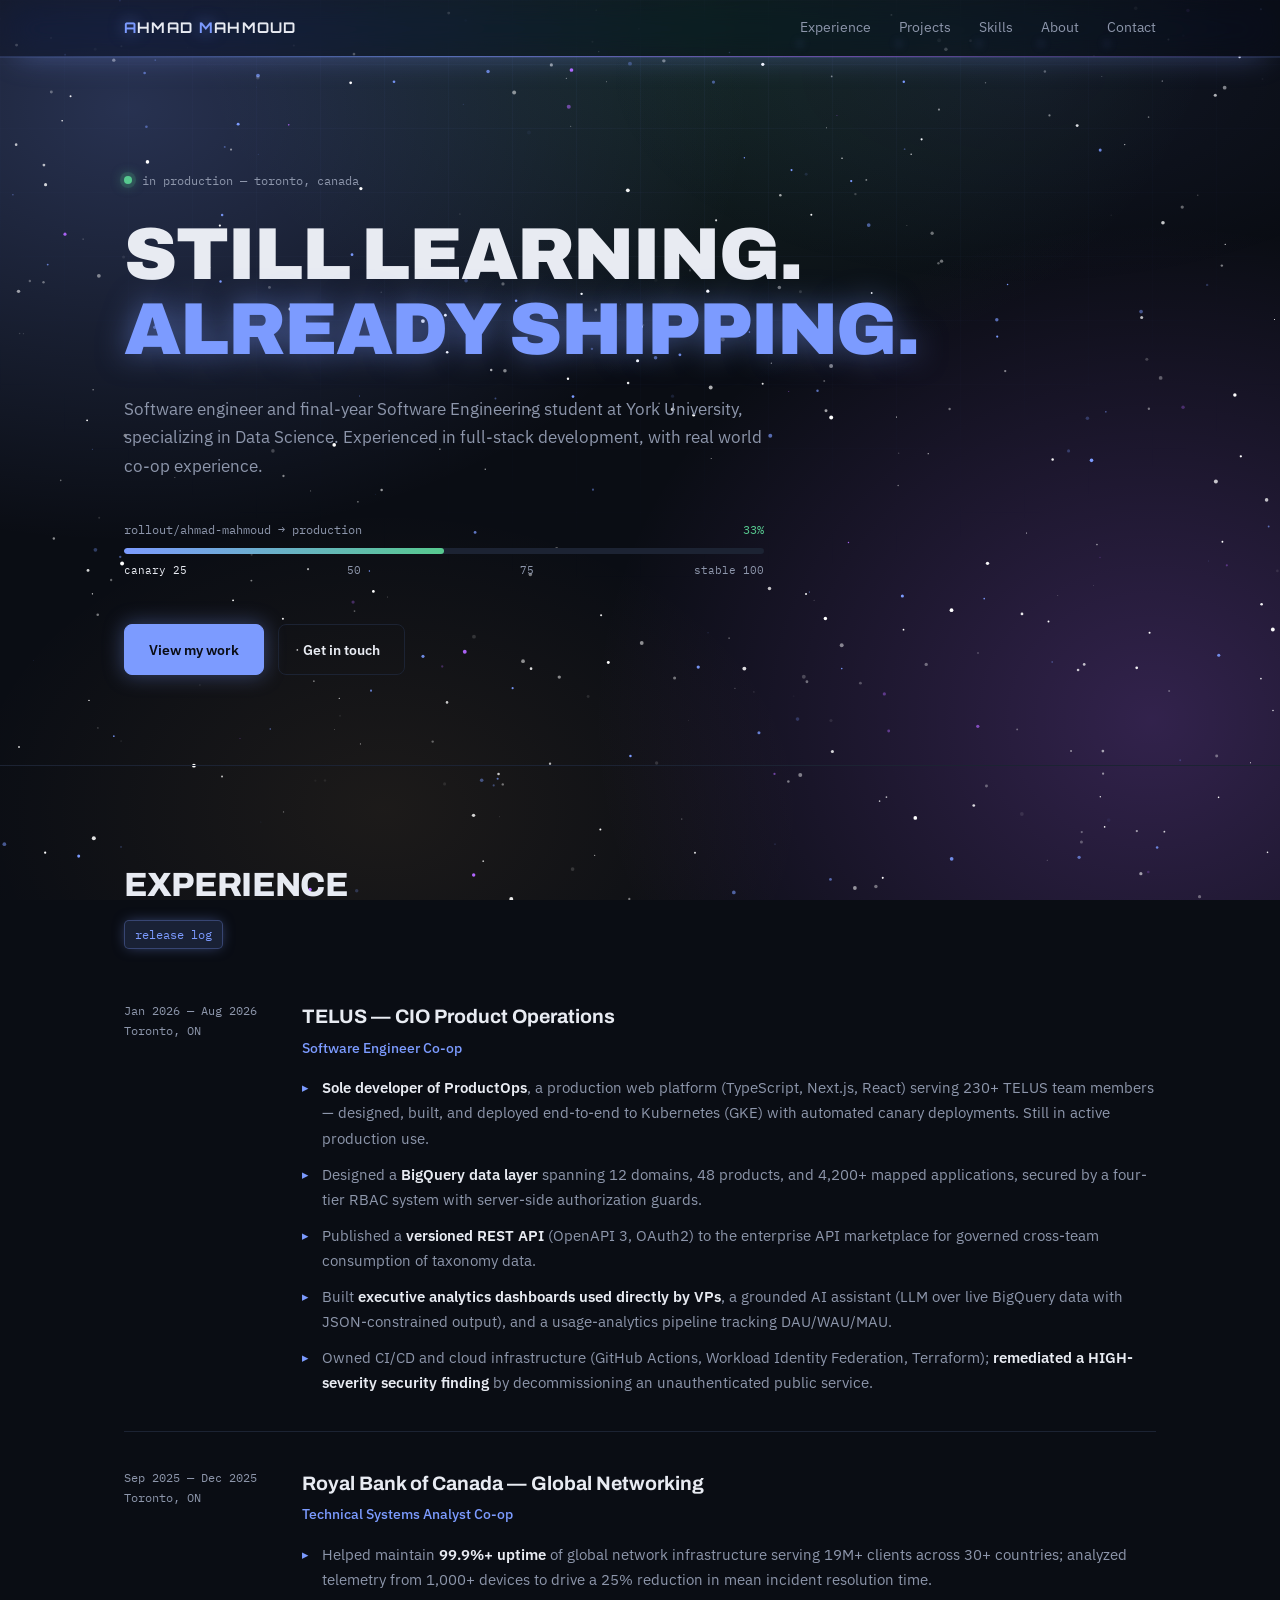
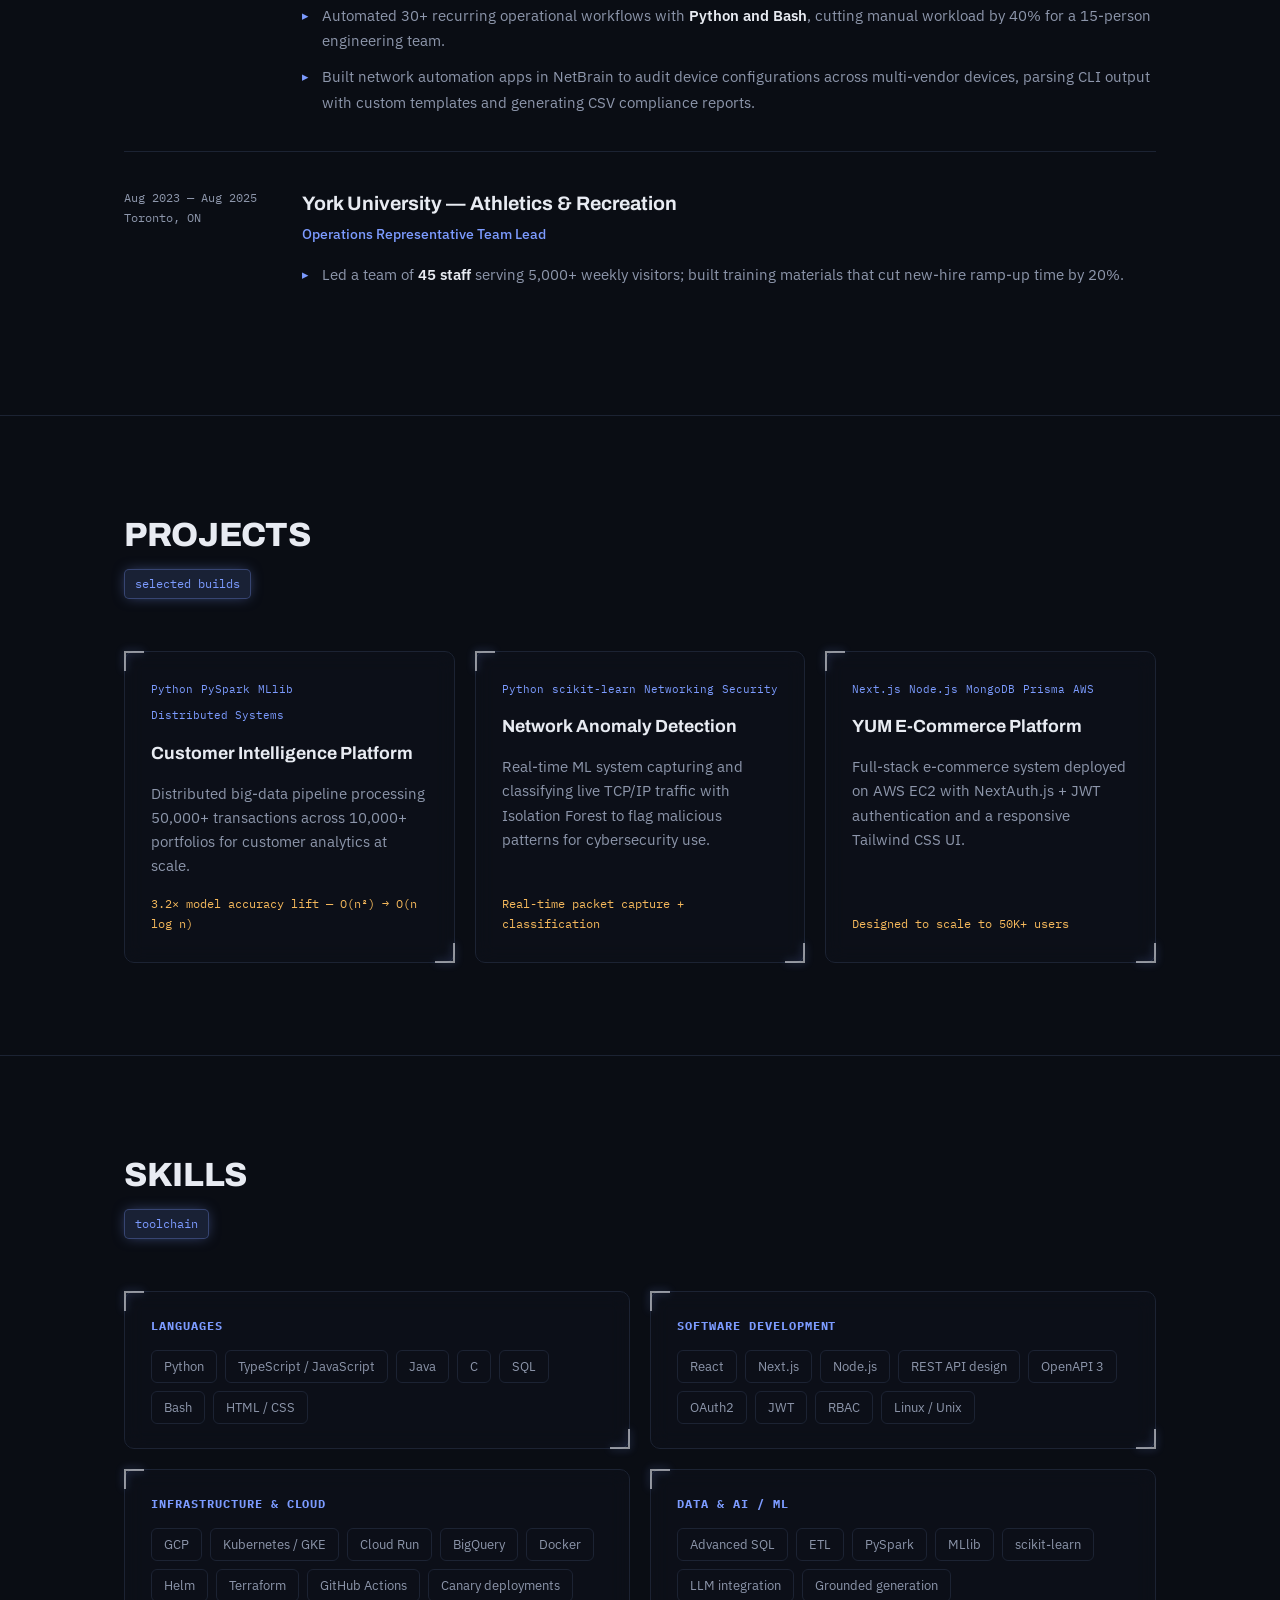
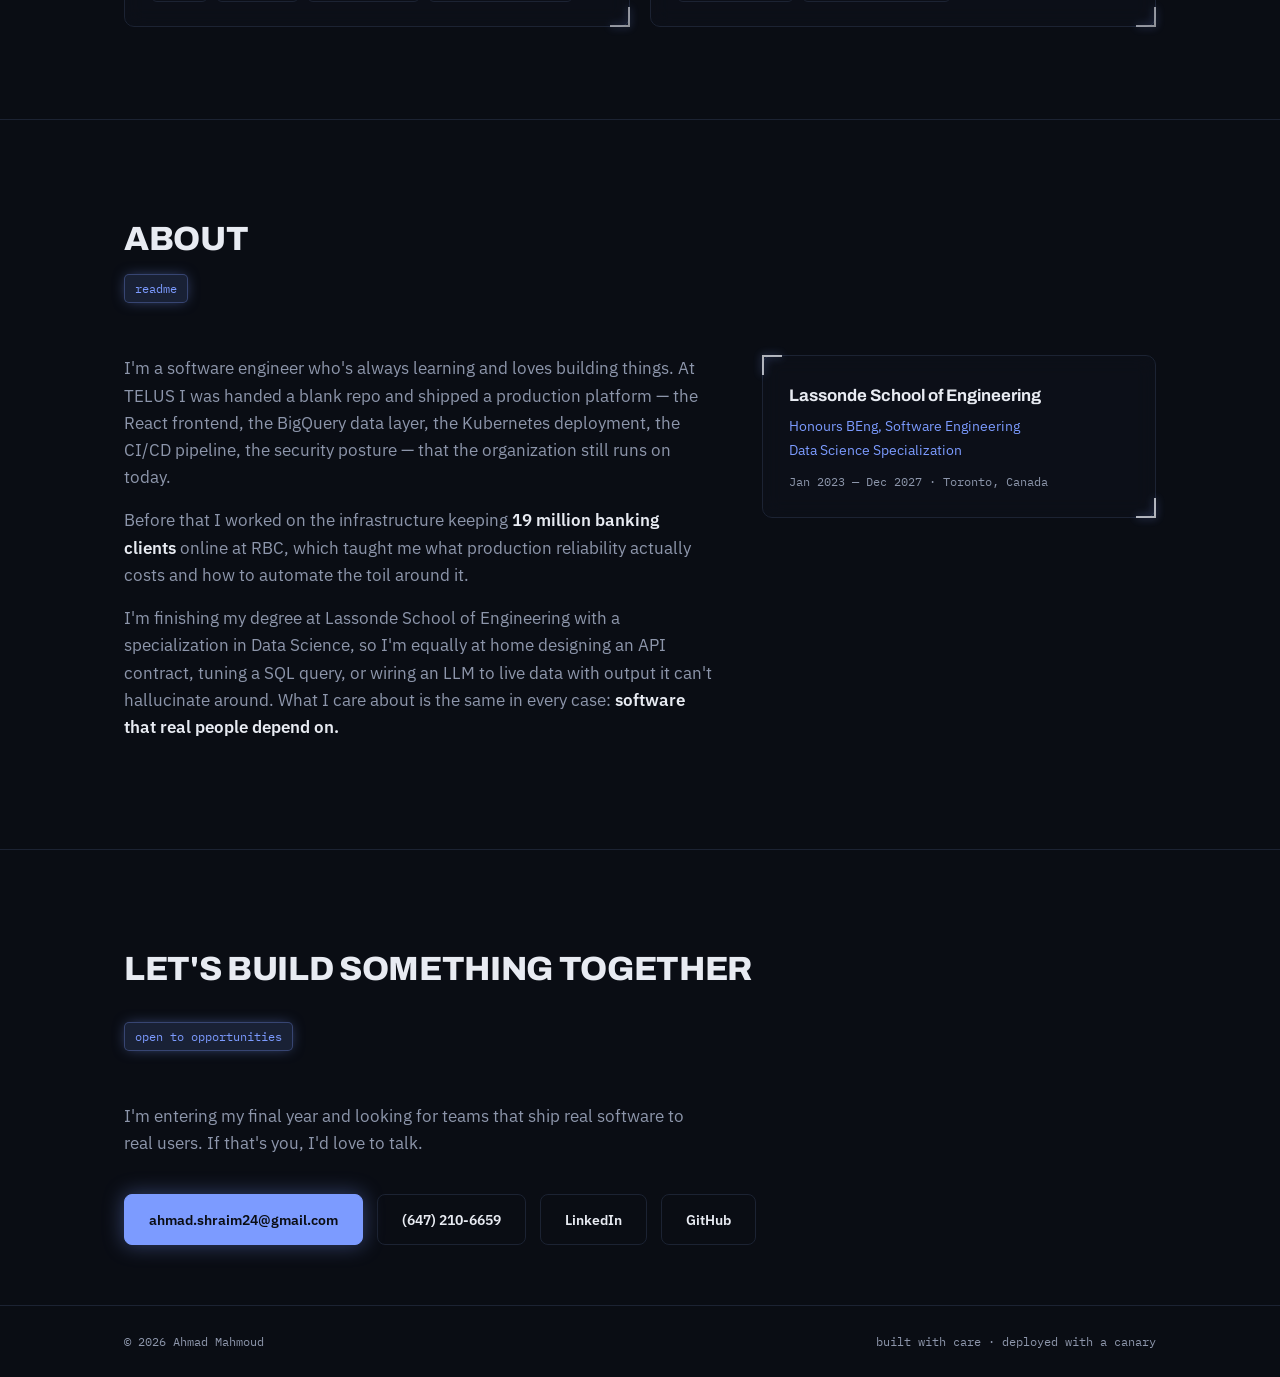
==== commit 2c570396: "Use Orbitron for the logo to match the sci-fi theme" ====
--- a/public/index.html
+++ b/public/index.html
@@ -7,7 +7,7 @@
 <meta name="description" content="Ahmad Mahmoud is a software engineer in Toronto who designs, builds, and ships production platforms end-to-end — from React frontends to Kubernetes infrastructure.">
 <link rel="preconnect" href="https://fonts.googleapis.com">
 <link rel="preconnect" href="https://fonts.gstatic.com" crossorigin>
-<link href="https://fonts.googleapis.com/css2?family=Archivo:wght@500;700;800;900&family=IBM+Plex+Sans:wght@400;500;600&family=IBM+Plex+Mono:wght@400;500&display=swap" rel="stylesheet">
+<link href="https://fonts.googleapis.com/css2?family=Archivo:wght@500;700;800;900&family=IBM+Plex+Sans:wght@400;500;600&family=IBM+Plex+Mono:wght@400;500&family=Orbitron:wght@600;700;800&display=swap" rel="stylesheet">
 <link rel="stylesheet" href="styles.css">
 </head>
 <body>
--- a/public/styles.css
+++ b/public/styles.css
@@ -26,18 +26,28 @@
 /* ---------- galaxy backdrop ---------- */
 .galaxy{
   position:fixed;inset:0;z-index:-2;overflow:hidden;background:
-    radial-gradient(ellipse 900px 600px at 12% 15%, rgba(124,155,255,.14), transparent 60%),
-    radial-gradient(ellipse 800px 700px at 88% 78%, rgba(159,102,255,.12), transparent 60%),
-    radial-gradient(ellipse 700px 500px at 55% 5%, rgba(87,201,143,.07), transparent 62%),
+    radial-gradient(ellipse 1000px 700px at 10% 12%, rgba(124,155,255,.26), transparent 62%),
+    radial-gradient(ellipse 900px 800px at 90% 80%, rgba(178,102,255,.24), transparent 62%),
+    radial-gradient(ellipse 800px 600px at 55% 0%, rgba(87,201,143,.14), transparent 64%),
+    radial-gradient(ellipse 700px 500px at 30% 90%, rgba(245,184,92,.08), transparent 60%),
     var(--bg);
+}
+.galaxy::before{
+  content:"";position:absolute;inset:0;
+  background-image:
+    linear-gradient(rgba(124,155,255,.05) 1px, transparent 1px),
+    linear-gradient(90deg, rgba(124,155,255,.05) 1px, transparent 1px);
+  background-size:64px 64px;
+  mask-image:radial-gradient(ellipse 1200px 800px at 50% 0%, black, transparent 75%);
 }
 #stars{position:absolute;inset:0;width:100%;height:100%;display:block}
 @media(prefers-reduced-motion:reduce){
   .galaxy{background:
-    radial-gradient(ellipse 900px 600px at 12% 15%, rgba(124,155,255,.1), transparent 60%),
-    radial-gradient(ellipse 800px 700px at 88% 78%, rgba(159,102,255,.08), transparent 60%),
+    radial-gradient(ellipse 900px 600px at 12% 15%, rgba(124,155,255,.14), transparent 60%),
+    radial-gradient(ellipse 800px 700px at 88% 78%, rgba(159,102,255,.12), transparent 60%),
     var(--bg);
   }
+  .galaxy::before{display:none}
 }
 
 a{color:inherit;text-decoration:none}
@@ -47,22 +57,35 @@
 /* ---------- nav ---------- */
 nav{
   position:fixed;top:0;left:0;right:0;z-index:50;
-  background:rgba(10,13,20,.82);
-  backdrop-filter:blur(12px);
-  border-bottom:1px solid var(--line);
+  background:rgba(10,13,20,.38);
+  backdrop-filter:blur(18px) saturate(160%);
+  -webkit-backdrop-filter:blur(18px) saturate(160%);
+  border-bottom:1px solid rgba(124,155,255,.18);
+  box-shadow:0 1px 0 rgba(124,155,255,.12), 0 12px 32px -16px rgba(124,155,255,.45);
+}
+nav::after{
+  content:"";position:absolute;left:0;right:0;bottom:-1px;height:1px;
+  background:linear-gradient(90deg, transparent, rgba(124,155,255,.7), rgba(178,102,255,.6), transparent);
+  opacity:.8;
 }
 .nav-inner{
   max-width:var(--maxw);margin:0 auto;padding:16px 24px;
   display:flex;align-items:center;justify-content:space-between;
 }
 .logo{
-  font-family:'Archivo',sans-serif;font-weight:800;font-size:1.05rem;
-  letter-spacing:.02em;
-}
-.logo span{color:var(--accent)}
+  font-family:'Orbitron',sans-serif;font-weight:700;font-size:.92rem;
+  letter-spacing:.08em;text-transform:uppercase;
+}
+.logo span{color:var(--accent);text-shadow:0 0 16px rgba(124,155,255,.65)}
 .nav-links{display:flex;gap:28px;font-size:.85rem}
-.nav-links a{color:var(--muted);transition:color .2s}
-.nav-links a:hover{color:var(--text)}
+.nav-links a{color:var(--muted);position:relative;padding-bottom:2px;transition:color .2s,text-shadow .2s}
+.nav-links a::after{
+  content:"";position:absolute;left:0;right:100%;bottom:-4px;height:1px;
+  background:var(--accent);box-shadow:0 0 8px 1px rgba(124,155,255,.8);
+  transition:right .25s ease;
+}
+.nav-links a:hover{color:var(--text);text-shadow:0 0 10px rgba(124,155,255,.55)}
+.nav-links a:hover::after{right:0}
 @media(max-width:640px){.nav-links{display:none}}
 
 /* ---------- hero ---------- */
@@ -82,8 +105,8 @@
   display:flex;align-items:center;gap:10px;margin-bottom:26px;
 }
 .dot{width:8px;height:8px;border-radius:50%;background:var(--ok);
-  box-shadow:0 0 0 4px rgba(87,201,143,.15);animation:pulse 2.4s ease-in-out infinite}
-@keyframes pulse{50%{box-shadow:0 0 0 7px rgba(87,201,143,.06)}}
+  box-shadow:0 0 0 4px rgba(87,201,143,.15),0 0 12px 1px rgba(87,201,143,.6);animation:pulse 2.4s ease-in-out infinite}
+@keyframes pulse{50%{box-shadow:0 0 0 8px rgba(87,201,143,.08),0 0 18px 3px rgba(87,201,143,.4)}}
 h1{
   font-family:'Archivo',sans-serif;font-weight:900;
   font-size:clamp(2.6rem,7vw,4.6rem);
@@ -91,7 +114,7 @@
   text-transform:uppercase;
   margin-bottom:28px;max-width:900px;
 }
-h1 em{font-style:normal;color:var(--accent)}
+h1 em{font-style:normal;color:var(--accent);text-shadow:0 0 30px rgba(124,155,255,.5)}
 .hero-sub{color:var(--muted);max-width:640px;font-size:1.08rem;margin-bottom:40px}
 .hero-sub strong{color:var(--text);font-weight:600}
 
@@ -122,9 +145,9 @@
   padding:13px 24px;border-radius:8px;font-size:.9rem;font-weight:600;
   border:1px solid var(--line);transition:all .2s;
 }
-.btn-primary{background:var(--accent);color:#0A0D14;border-color:var(--accent);box-shadow:0 0 0 0 rgba(124,155,255,.5)}
-.btn-primary:hover{background:#93ADFF;box-shadow:0 0 24px 2px rgba(124,155,255,.45)}
-.btn-ghost:hover{border-color:var(--accent);color:var(--accent);box-shadow:0 0 16px 0 rgba(124,155,255,.25)}
+.btn-primary{background:var(--accent);color:#0A0D14;border-color:var(--accent);box-shadow:0 0 20px 1px rgba(124,155,255,.35)}
+.btn-primary:hover{background:#93ADFF;box-shadow:0 0 36px 4px rgba(124,155,255,.65)}
+.btn-ghost:hover{border-color:var(--accent);color:var(--accent);box-shadow:0 0 24px 1px rgba(124,155,255,.4)}
 
 /* ---------- sections ---------- */
 section{padding:92px 0;border-bottom:1px solid var(--line)}
@@ -132,6 +155,7 @@
 .sec-tag{
   font-family:'IBM Plex Mono',monospace;font-size:.74rem;color:var(--accent);
   background:var(--accent-dim);padding:4px 10px;border-radius:5px;white-space:nowrap;
+  border:1px solid rgba(124,155,255,.3);box-shadow:0 0 14px -3px rgba(124,155,255,.5);
 }
 h2{
   font-family:'Archivo',sans-serif;font-weight:800;text-transform:uppercase;
@@ -162,21 +186,22 @@
 @media(max-width:860px){.projects{grid-template-columns:1fr}}
 .card{
   position:relative;
-  background:rgba(15,19,29,.55);backdrop-filter:blur(10px);
+  background:rgba(15,19,29,.5);backdrop-filter:blur(10px);
   border:1px solid var(--line);border-radius:var(--radius);
   padding:28px 26px;display:flex;flex-direction:column;gap:14px;
   transition:border-color .25s, transform .25s, box-shadow .25s;
 }
-.card:hover{border-color:var(--accent);transform:translateY(-3px);box-shadow:0 0 28px -6px rgba(124,155,255,.35)}
+.card:hover{border-color:var(--accent);transform:translateY(-4px);box-shadow:0 0 40px -4px rgba(124,155,255,.55)}
 .card::before,.card::after,
 .skill-group::before,.skill-group::after,
 .edu-card::before,.edu-card::after{
-  content:"";position:absolute;width:14px;height:14px;
-  border-color:var(--accent);opacity:.35;pointer-events:none;transition:opacity .25s;
+  content:"";position:absolute;width:18px;height:18px;
+  border-color:var(--accent);opacity:.6;pointer-events:none;transition:opacity .25s;
+  filter:drop-shadow(0 0 4px rgba(124,155,255,.7));
 }
 .card::before,.skill-group::before,.edu-card::before{top:-1px;left:-1px;border-top:2px solid;border-left:2px solid}
 .card::after,.skill-group::after,.edu-card::after{bottom:-1px;right:-1px;border-bottom:2px solid;border-right:2px solid}
-.card:hover::before,.card:hover::after{opacity:.9}
+.card:hover::before,.card:hover::after{opacity:1}
 .card .stack{
   font-family:'IBM Plex Mono',monospace;font-size:.7rem;color:var(--accent);
   display:flex;flex-wrap:wrap;gap:8px;
@@ -191,11 +216,11 @@
 .skill-group{
   position:relative;
   border:1px solid var(--line);border-radius:var(--radius);padding:24px 26px;
-  background:rgba(15,19,29,.55);backdrop-filter:blur(10px);
+  background:rgba(15,19,29,.5);backdrop-filter:blur(10px);
   transition:border-color .25s, box-shadow .25s;
 }
-.skill-group:hover{border-color:var(--accent);box-shadow:0 0 28px -8px rgba(124,155,255,.3)}
-.skill-group:hover::before,.skill-group:hover::after{opacity:.9}
+.skill-group:hover{border-color:var(--accent);box-shadow:0 0 40px -6px rgba(124,155,255,.5)}
+.skill-group:hover::before,.skill-group:hover::after{opacity:1}
 .skill-group h3{
   font-family:'IBM Plex Mono',monospace;font-size:.76rem;color:var(--accent);
   text-transform:uppercase;letter-spacing:.08em;margin-bottom:14px;
@@ -205,7 +230,7 @@
   font-size:.8rem;color:var(--muted);border:1px solid var(--line);
   padding:5px 12px;border-radius:6px;transition:all .2s;
 }
-.chip:hover{color:var(--text);border-color:var(--accent);box-shadow:0 0 12px -2px rgba(124,155,255,.4)}
+.chip:hover{color:var(--text);border-color:var(--accent);box-shadow:0 0 18px -1px rgba(124,155,255,.55)}
 
 /* ---------- about / education ---------- */
 .about-grid{display:grid;grid-template-columns:1.5fr 1fr;gap:48px}
@@ -215,10 +240,10 @@
 .edu-card{
   position:relative;
   border:1px solid var(--line);border-radius:var(--radius);padding:26px;
-  background:rgba(15,19,29,.55);backdrop-filter:blur(10px);
+  background:rgba(15,19,29,.5);backdrop-filter:blur(10px);
   align-self:start;
 }
-.edu-card::before,.edu-card::after{opacity:.55}
+.edu-card::before,.edu-card::after{opacity:.75}
 .edu-card .school{font-family:'Archivo',sans-serif;font-weight:700;font-size:1.05rem}
 .edu-card .deg{color:var(--accent);font-size:.9rem;margin:4px 0 10px}
 .edu-card .dates{font-family:'IBM Plex Mono',monospace;font-size:.75rem;color:var(--muted)}
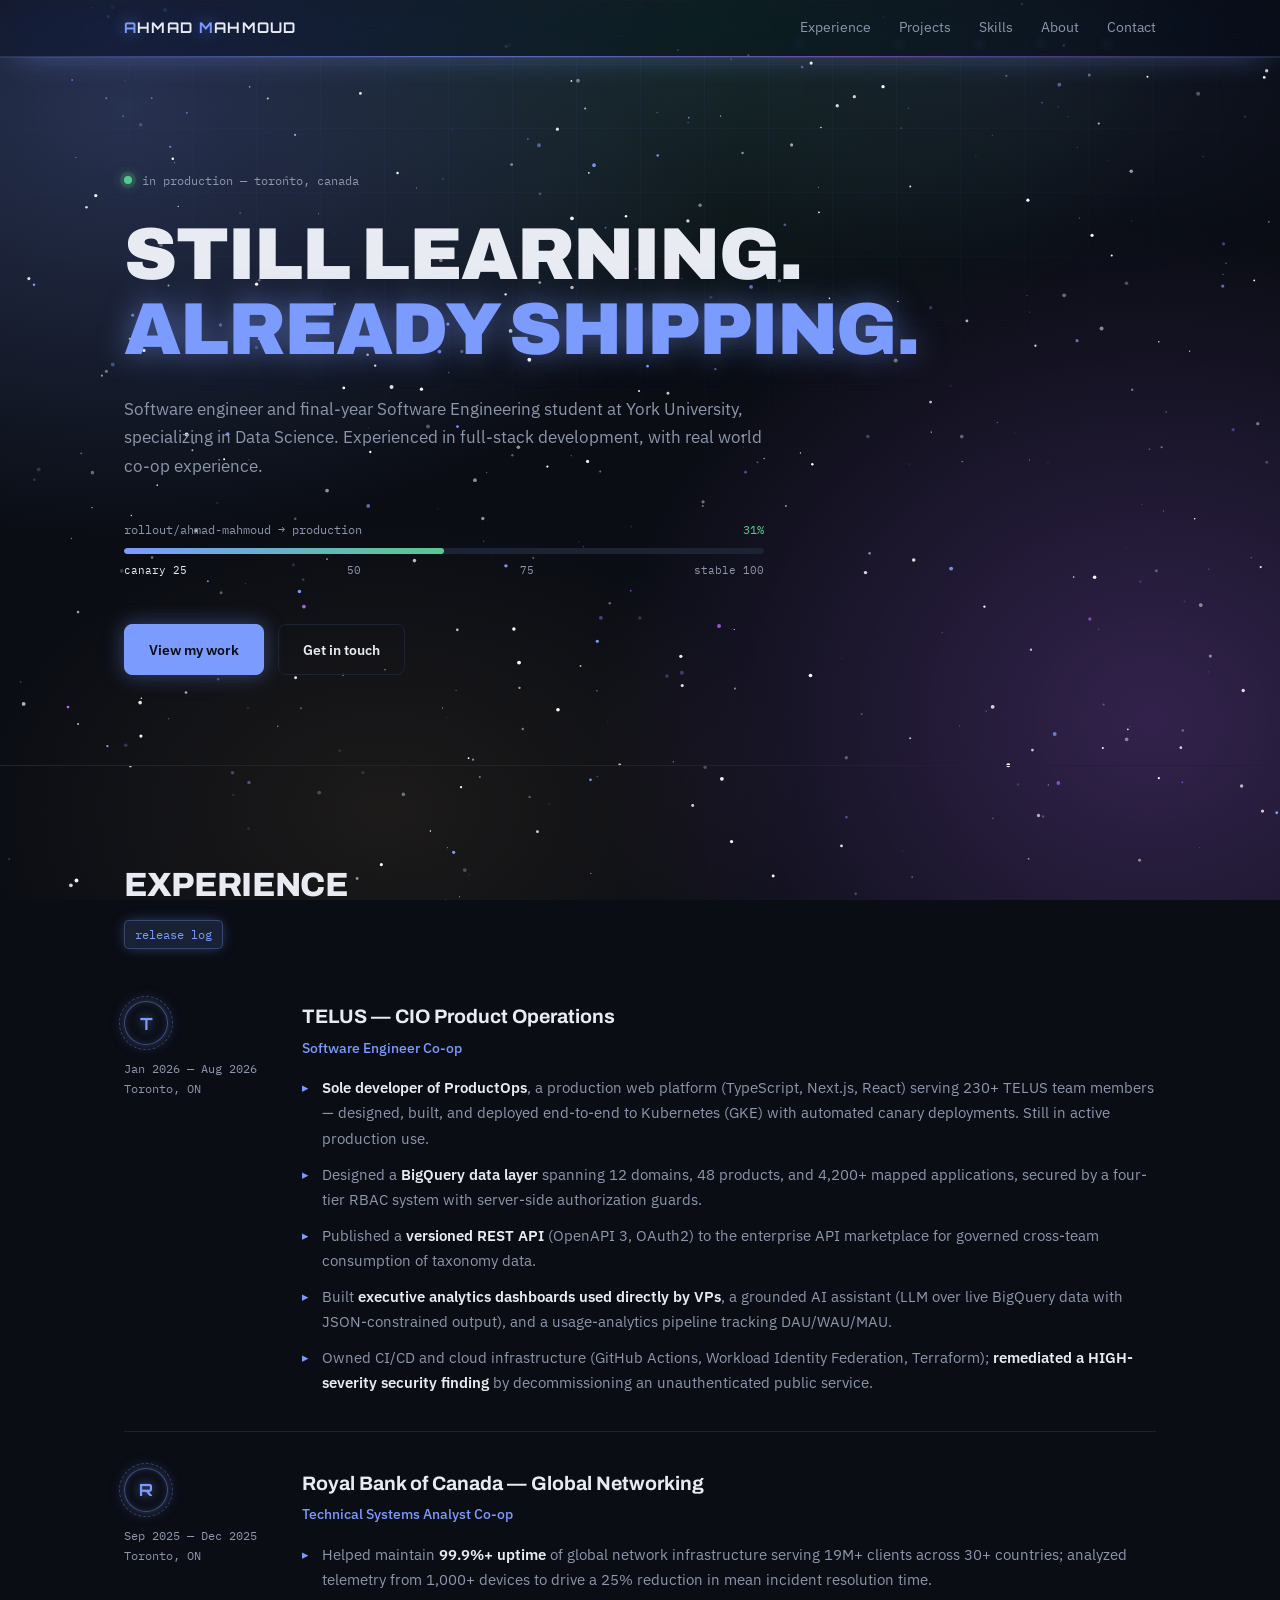
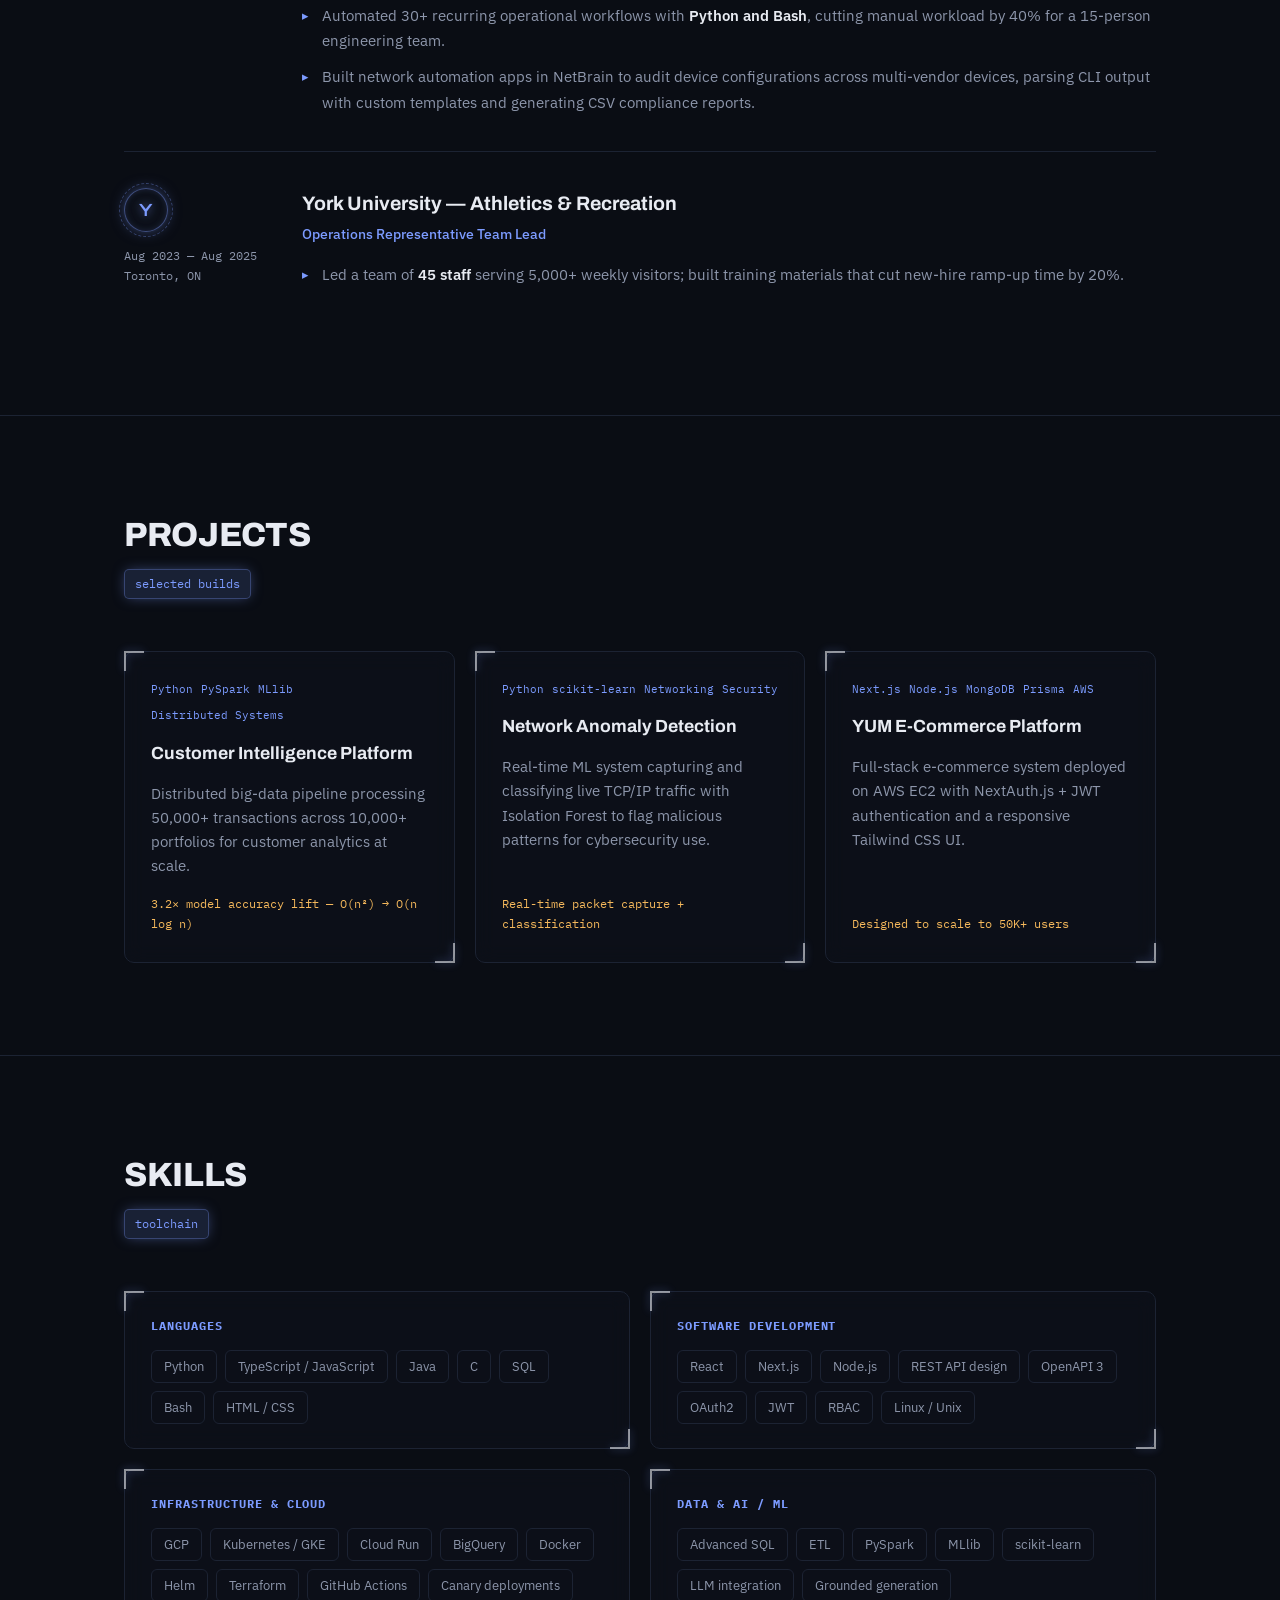
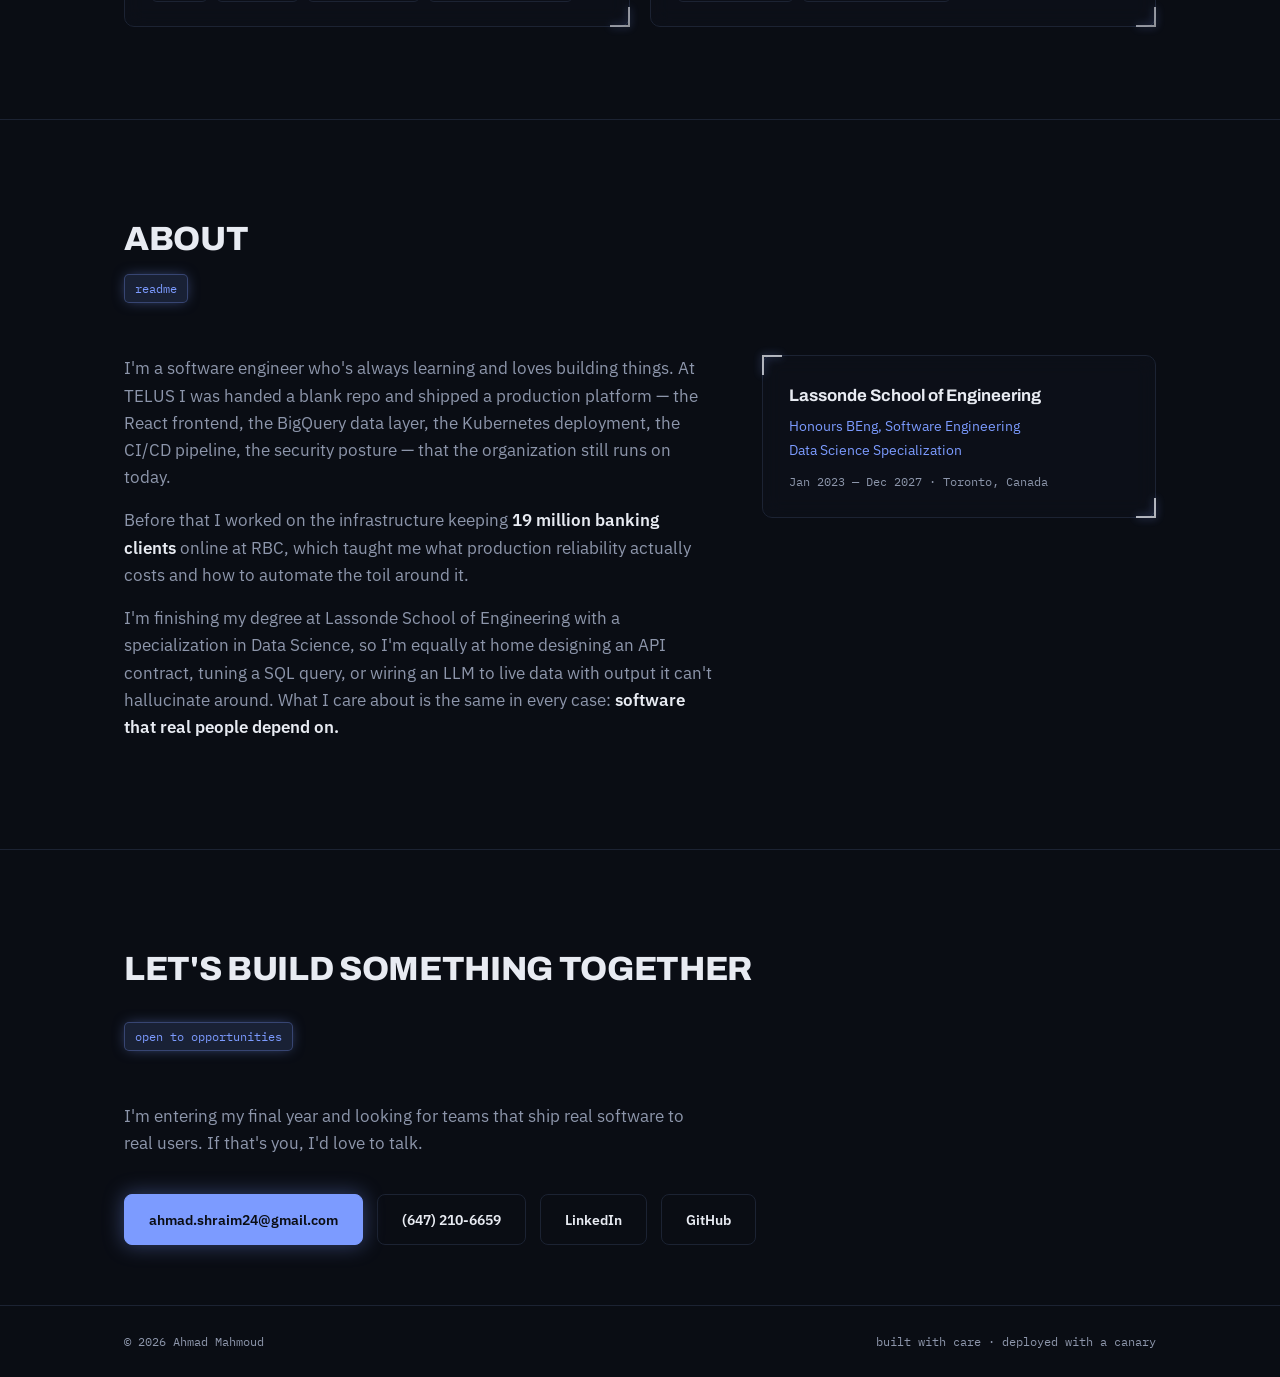
==== commit 8c319bb3: "Add sci-fi insignia badges to experience entries Custom circular HUD badges (initial + glowing ring " ====
--- a/public/index.html
+++ b/public/index.html
@@ -64,6 +64,7 @@
 
     <article class="release reveal">
       <div class="release-meta">
+        <div class="org-badge" aria-hidden="true">T</div>
         Jan 2026 — Aug 2026<br>Toronto, ON
       </div>
       <div>
@@ -81,6 +82,7 @@
 
     <article class="release reveal">
       <div class="release-meta">
+        <div class="org-badge" aria-hidden="true">R</div>
         Sep 2025 — Dec 2025<br>Toronto, ON
       </div>
       <div>
@@ -96,6 +98,7 @@
 
     <article class="release reveal">
       <div class="release-meta">
+        <div class="org-badge" aria-hidden="true">Y</div>
         Aug 2023 — Aug 2025<br>Toronto, ON
       </div>
       <div>
--- a/public/styles.css
+++ b/public/styles.css
@@ -173,6 +173,24 @@
   display:inline-block;color:var(--amber);border:1px solid rgba(245,184,92,.35);
   padding:2px 8px;border-radius:5px;margin-bottom:10px;font-size:.72rem;
 }
+.org-badge{
+  position:relative;
+  width:44px;height:44px;border-radius:50%;
+  display:flex;align-items:center;justify-content:center;
+  margin-bottom:14px;
+  background:rgba(15,19,29,.6);
+  border:1px solid rgba(124,155,255,.45);
+  box-shadow:0 0 16px -3px rgba(124,155,255,.55), inset 0 0 10px -4px rgba(124,155,255,.4);
+  font-family:'Orbitron',sans-serif;font-weight:700;font-size:1.05rem;color:var(--accent);
+  text-shadow:0 0 10px rgba(124,155,255,.6);
+}
+.org-badge::before{
+  content:"";position:absolute;inset:-6px;border-radius:50%;
+  border:1px dashed rgba(124,155,255,.35);
+  animation:badge-spin 14s linear infinite;
+}
+@keyframes badge-spin{to{transform:rotate(360deg)}}
+@media(prefers-reduced-motion:reduce){.org-badge::before{animation:none}}
 .release h3{font-family:'Archivo',sans-serif;font-weight:700;font-size:1.22rem;margin-bottom:2px}
 .release .role{color:var(--accent);font-size:.9rem;font-weight:500;margin-bottom:16px}
 .release ul{list-style:none;display:flex;flex-direction:column;gap:11px}
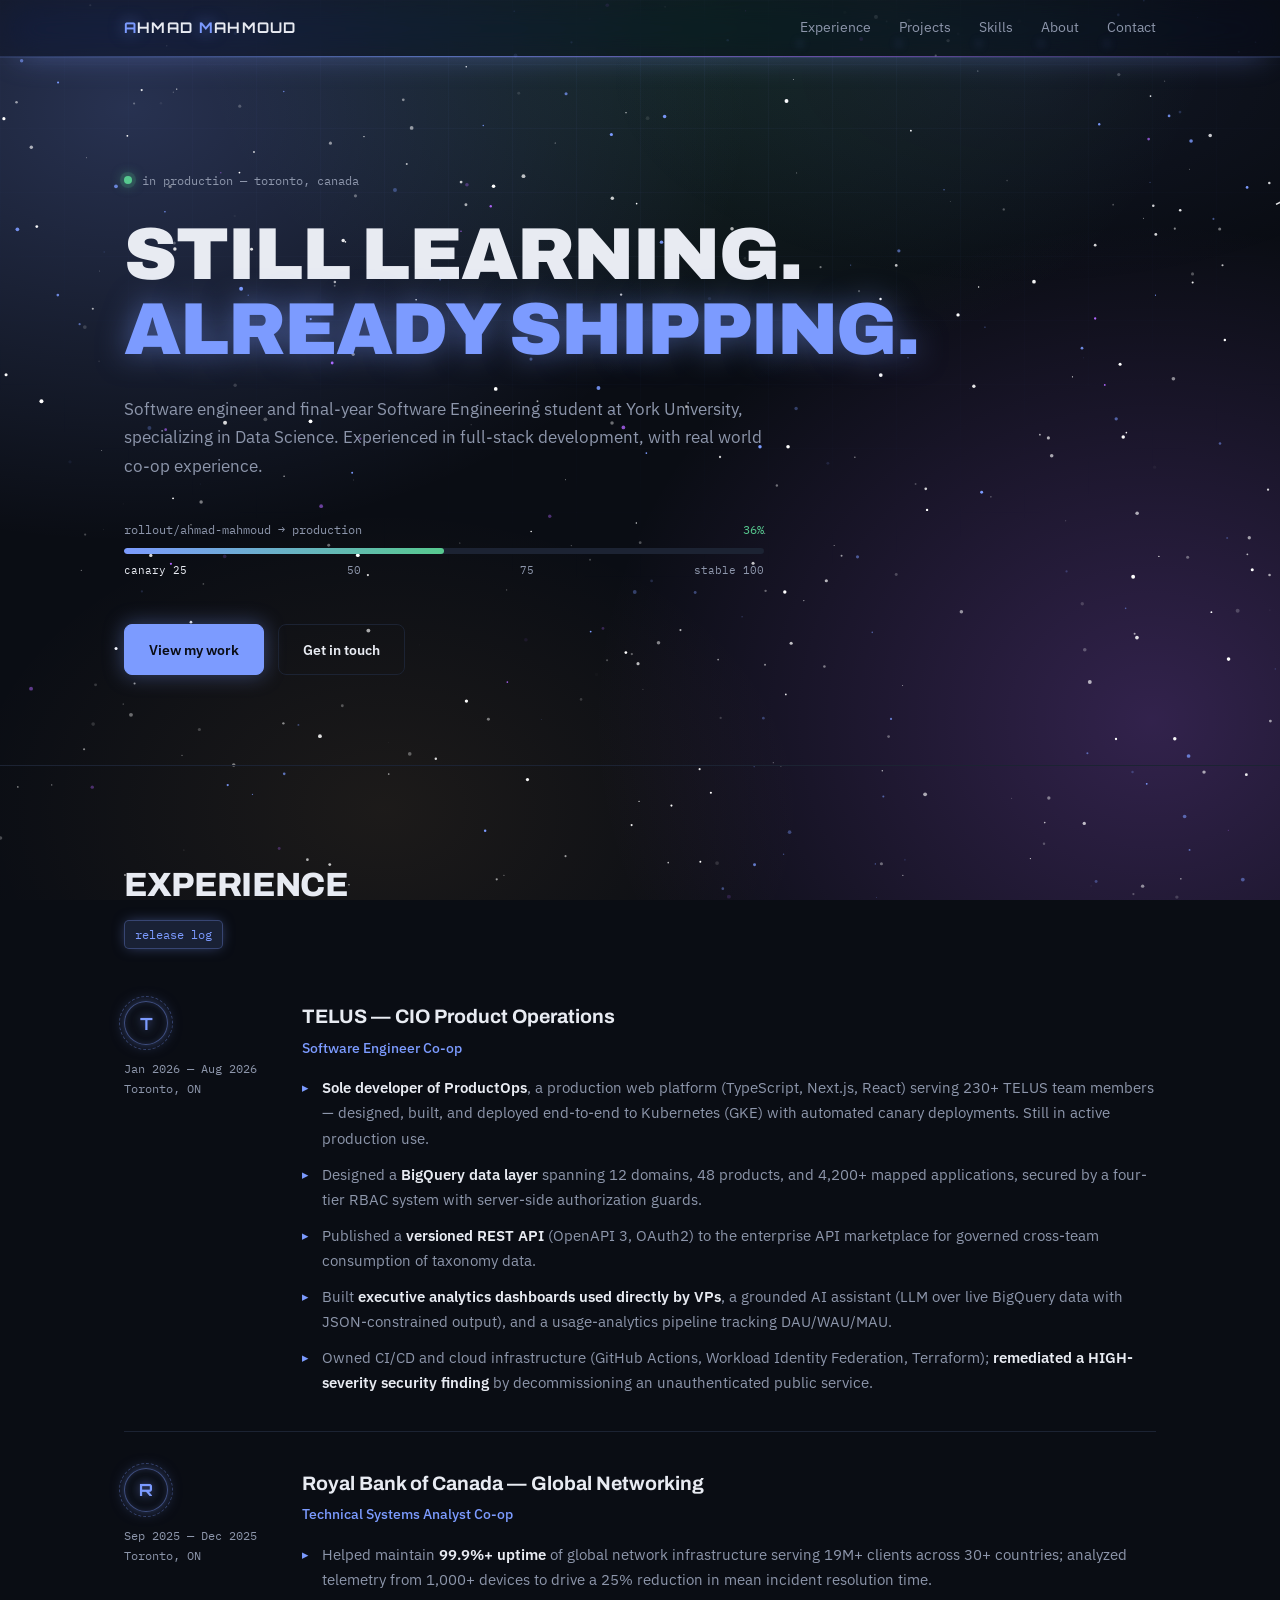
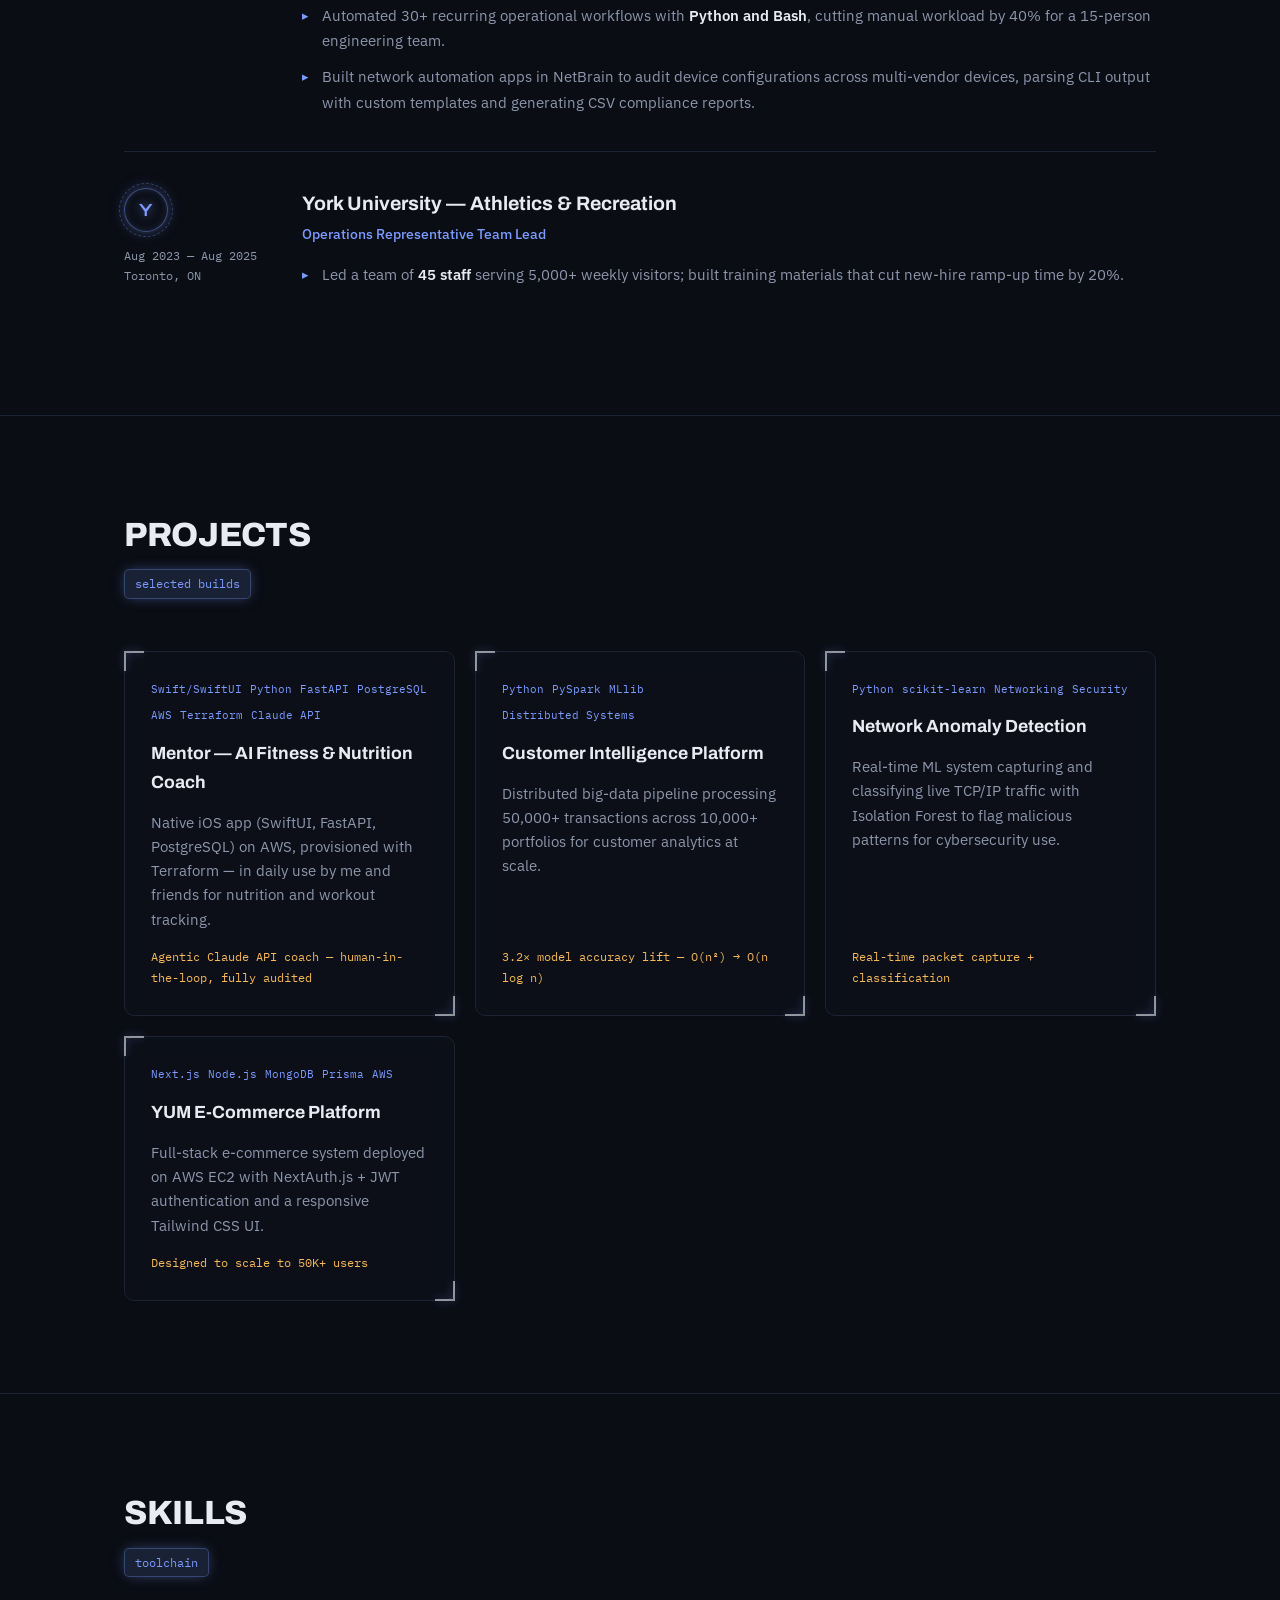
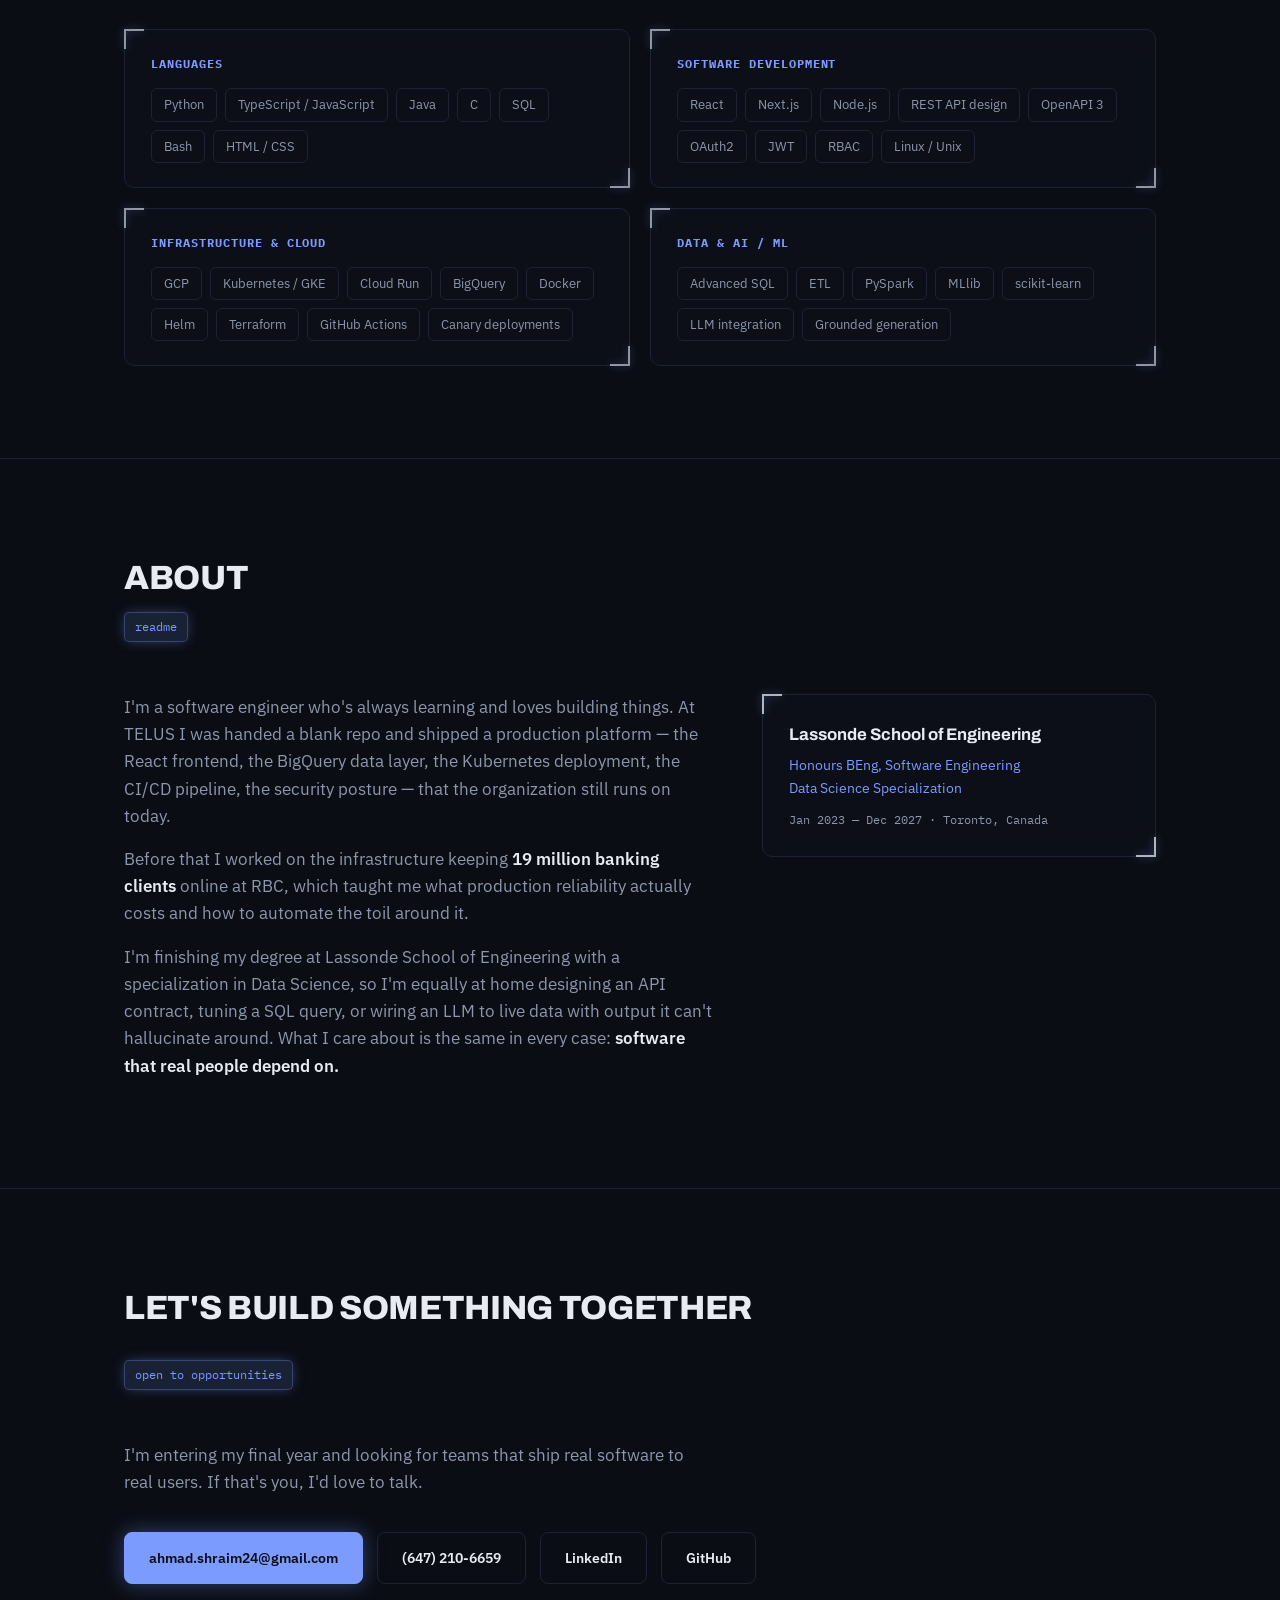
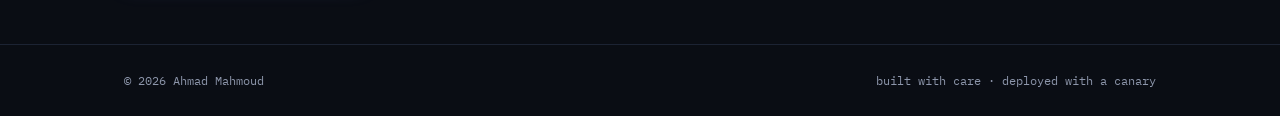
==== commit 361be9aa: "Add Mentor project to Projects section AI fitness/nutrition coach: native iOS app (SwiftUI, FastAPI," ====
--- a/public/index.html
+++ b/public/index.html
@@ -120,6 +120,12 @@
     </div>
     <div class="projects">
       <div class="card reveal">
+        <div class="stack"><span>Swift/SwiftUI</span><span>Python</span><span>FastAPI</span><span>PostgreSQL</span><span>AWS</span><span>Terraform</span><span>Claude API</span></div>
+        <h3><a href="https://github.com/AWZShraim/project-mentor" target="_blank" rel="noopener">Mentor — AI Fitness &amp; Nutrition Coach</a></h3>
+        <p>Native iOS app (SwiftUI, FastAPI, PostgreSQL) on AWS, provisioned with Terraform — in daily use by me and friends for nutrition and workout tracking.</p>
+        <div class="hl">Agentic Claude API coach — human-in-the-loop, fully audited</div>
+      </div>
+      <div class="card reveal">
         <div class="stack"><span>Python</span><span>PySpark</span><span>MLlib</span><span>Distributed Systems</span></div>
         <h3>Customer Intelligence Platform</h3>
         <p>Distributed big-data pipeline processing 50,000+ transactions across 10,000+ portfolios for customer analytics at scale.</p>
--- a/public/styles.css
+++ b/public/styles.css
@@ -225,6 +225,8 @@
   display:flex;flex-wrap:wrap;gap:8px;
 }
 .card h3{font-family:'Archivo',sans-serif;font-weight:700;font-size:1.1rem}
+.card h3 a{color:inherit;transition:color .2s,text-shadow .2s}
+.card h3 a:hover{color:var(--accent);text-shadow:0 0 10px rgba(124,155,255,.55)}
 .card p{color:var(--muted);font-size:.92rem;flex:1}
 .card .hl{color:var(--amber);font-family:'IBM Plex Mono',monospace;font-size:.78rem}
 
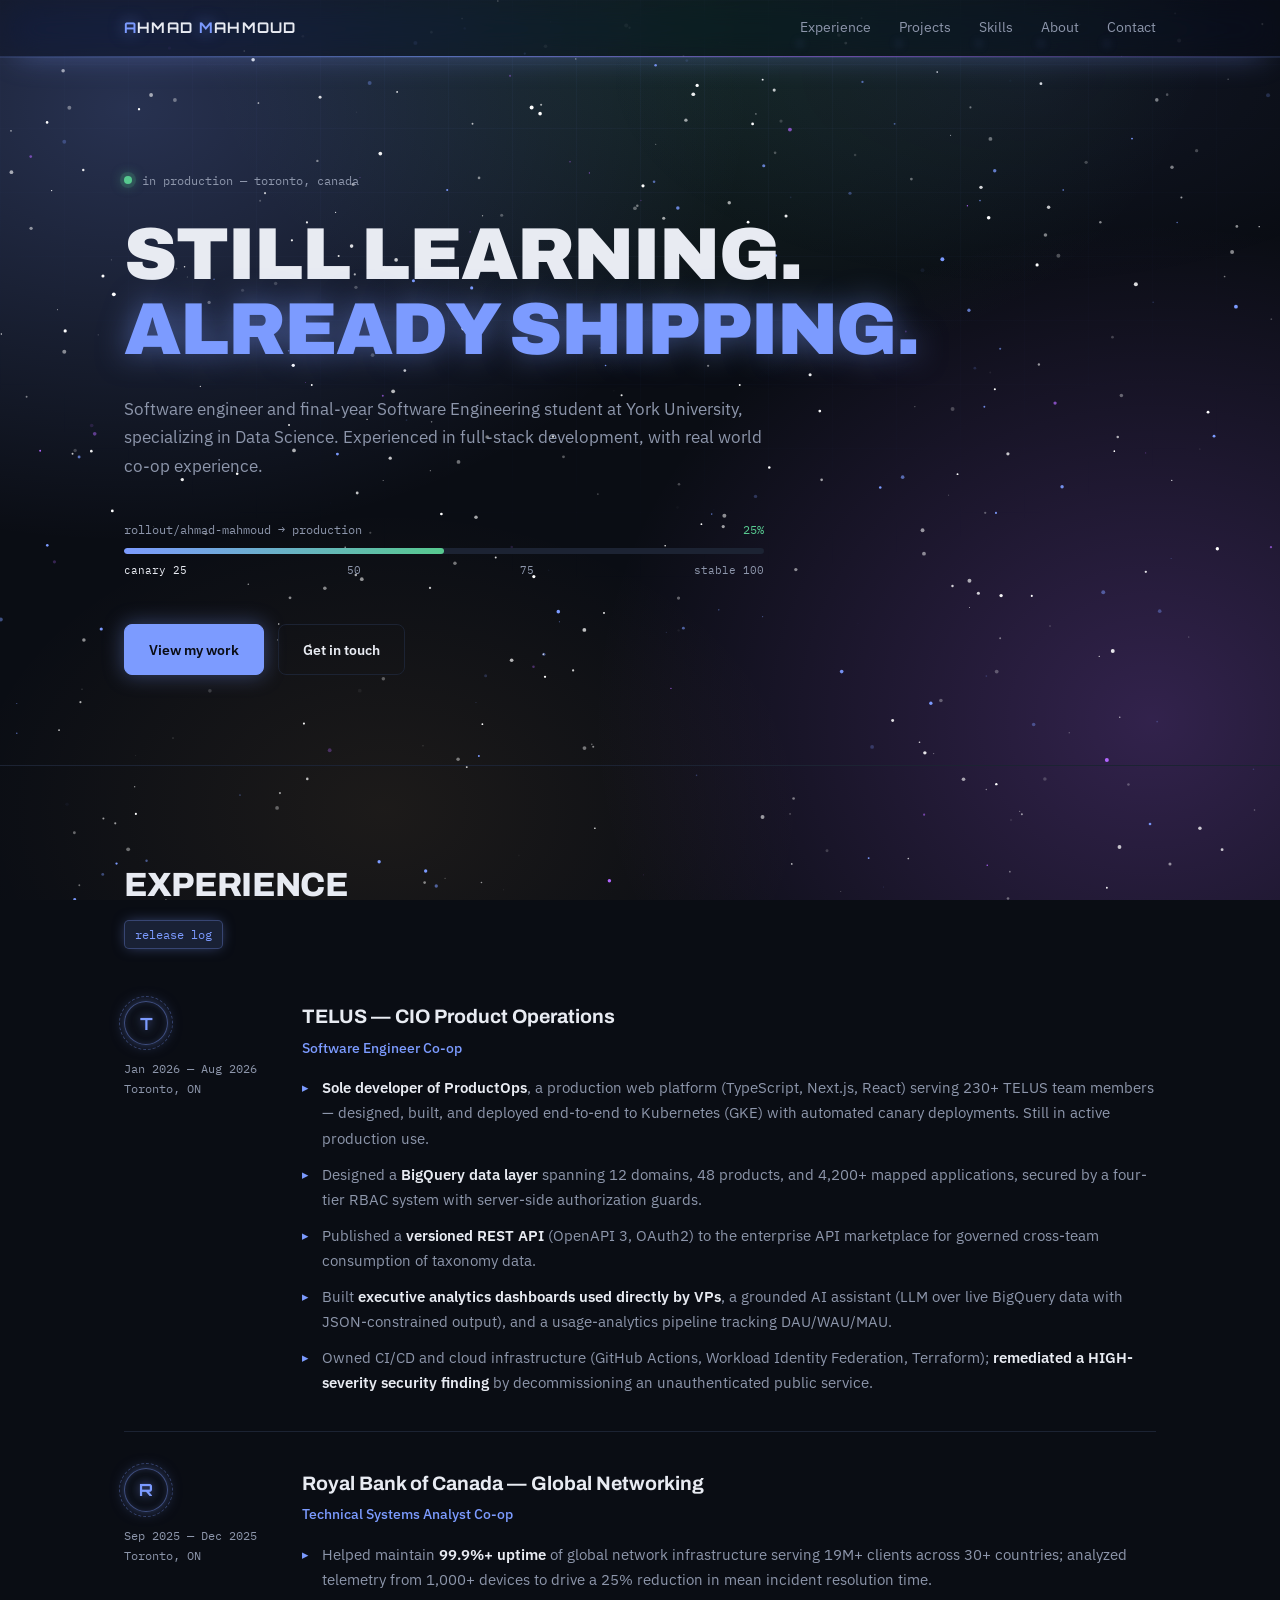
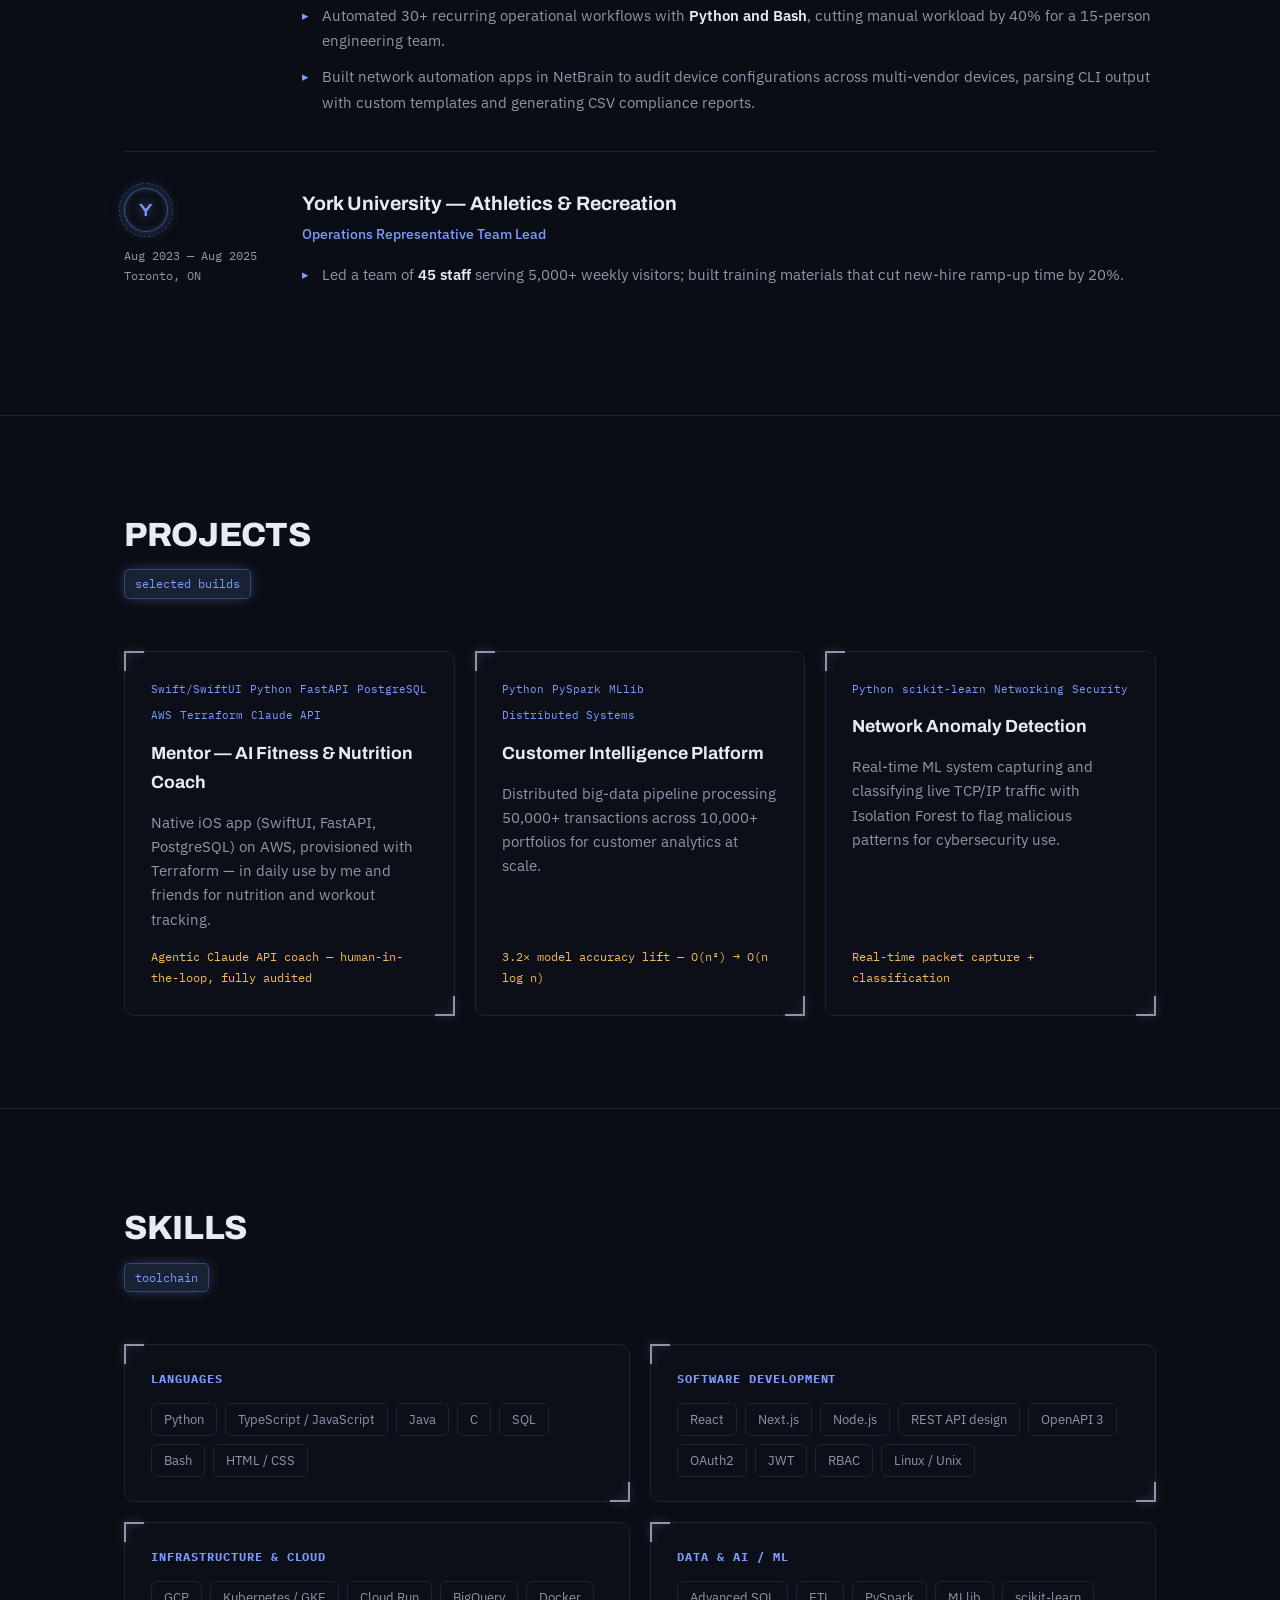
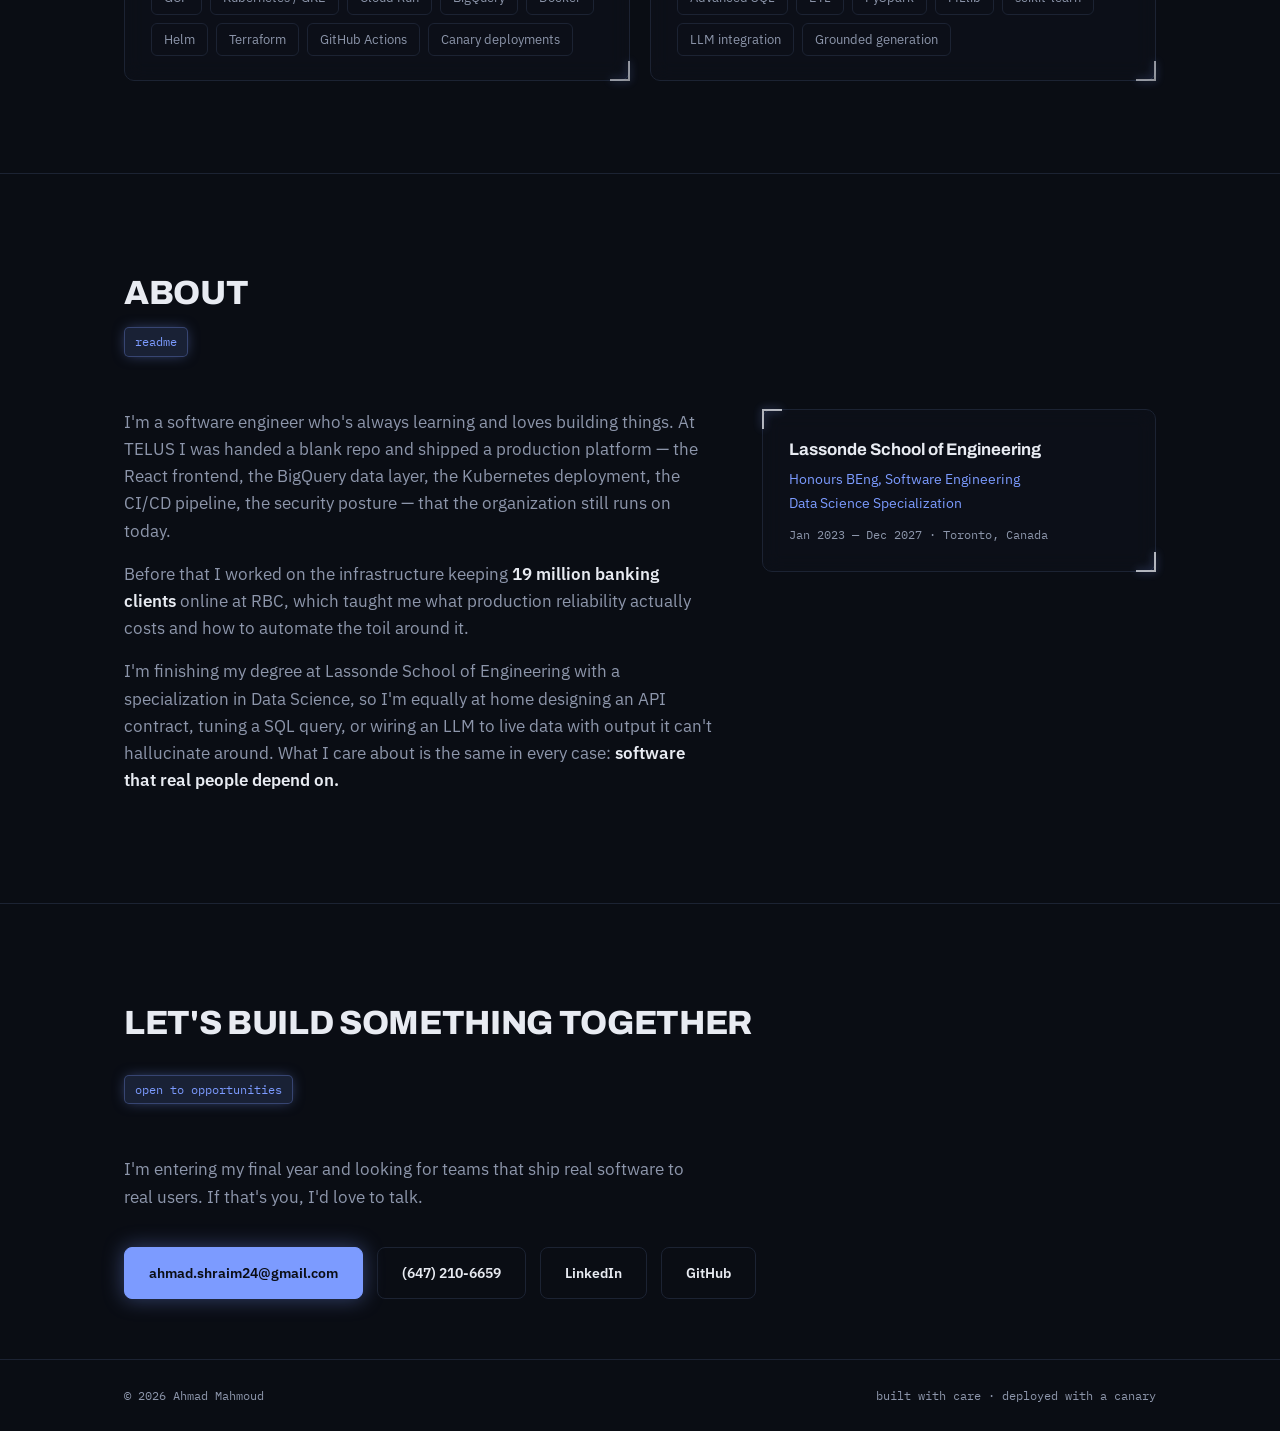
==== commit 3751582a: "Make project cards fully clickable, link remaining repos, drop YUM Each project card is now a single" ====
--- a/public/index.html
+++ b/public/index.html
@@ -119,30 +119,24 @@
       <span class="sec-tag">selected builds</span>
     </div>
     <div class="projects">
-      <div class="card reveal">
+      <a class="card reveal" href="https://github.com/AWZShraim/project-mentor" target="_blank" rel="noopener">
         <div class="stack"><span>Swift/SwiftUI</span><span>Python</span><span>FastAPI</span><span>PostgreSQL</span><span>AWS</span><span>Terraform</span><span>Claude API</span></div>
-        <h3><a href="https://github.com/AWZShraim/project-mentor" target="_blank" rel="noopener">Mentor — AI Fitness &amp; Nutrition Coach</a></h3>
+        <h3>Mentor — AI Fitness &amp; Nutrition Coach</h3>
         <p>Native iOS app (SwiftUI, FastAPI, PostgreSQL) on AWS, provisioned with Terraform — in daily use by me and friends for nutrition and workout tracking.</p>
         <div class="hl">Agentic Claude API coach — human-in-the-loop, fully audited</div>
-      </div>
-      <div class="card reveal">
+      </a>
+      <a class="card reveal" href="https://github.com/AWZShraim/customer-intelligence-platform" target="_blank" rel="noopener">
         <div class="stack"><span>Python</span><span>PySpark</span><span>MLlib</span><span>Distributed Systems</span></div>
         <h3>Customer Intelligence Platform</h3>
         <p>Distributed big-data pipeline processing 50,000+ transactions across 10,000+ portfolios for customer analytics at scale.</p>
         <div class="hl">3.2× model accuracy lift — O(n²) → O(n log n)</div>
-      </div>
-      <div class="card reveal">
+      </a>
+      <a class="card reveal" href="https://github.com/AWZShraim/Network-Anomalies" target="_blank" rel="noopener">
         <div class="stack"><span>Python</span><span>scikit-learn</span><span>Networking</span><span>Security</span></div>
         <h3>Network Anomaly Detection</h3>
         <p>Real-time ML system capturing and classifying live TCP/IP traffic with Isolation Forest to flag malicious patterns for cybersecurity use.</p>
         <div class="hl">Real-time packet capture + classification</div>
-      </div>
-      <div class="card reveal">
-        <div class="stack"><span>Next.js</span><span>Node.js</span><span>MongoDB</span><span>Prisma</span><span>AWS</span></div>
-        <h3>YUM E-Commerce Platform</h3>
-        <p>Full-stack e-commerce system deployed on AWS EC2 with NextAuth.js + JWT authentication and a responsive Tailwind CSS UI.</p>
-        <div class="hl">Designed to scale to 50K+ users</div>
-      </div>
+      </a>
     </div>
   </div>
 </section>
--- a/public/styles.css
+++ b/public/styles.css
@@ -224,9 +224,8 @@
   font-family:'IBM Plex Mono',monospace;font-size:.7rem;color:var(--accent);
   display:flex;flex-wrap:wrap;gap:8px;
 }
-.card h3{font-family:'Archivo',sans-serif;font-weight:700;font-size:1.1rem}
-.card h3 a{color:inherit;transition:color .2s,text-shadow .2s}
-.card h3 a:hover{color:var(--accent);text-shadow:0 0 10px rgba(124,155,255,.55)}
+.card h3{font-family:'Archivo',sans-serif;font-weight:700;font-size:1.1rem;transition:color .2s,text-shadow .2s}
+.card:hover h3{color:var(--accent);text-shadow:0 0 10px rgba(124,155,255,.55)}
 .card p{color:var(--muted);font-size:.92rem;flex:1}
 .card .hl{color:var(--amber);font-family:'IBM Plex Mono',monospace;font-size:.78rem}
 
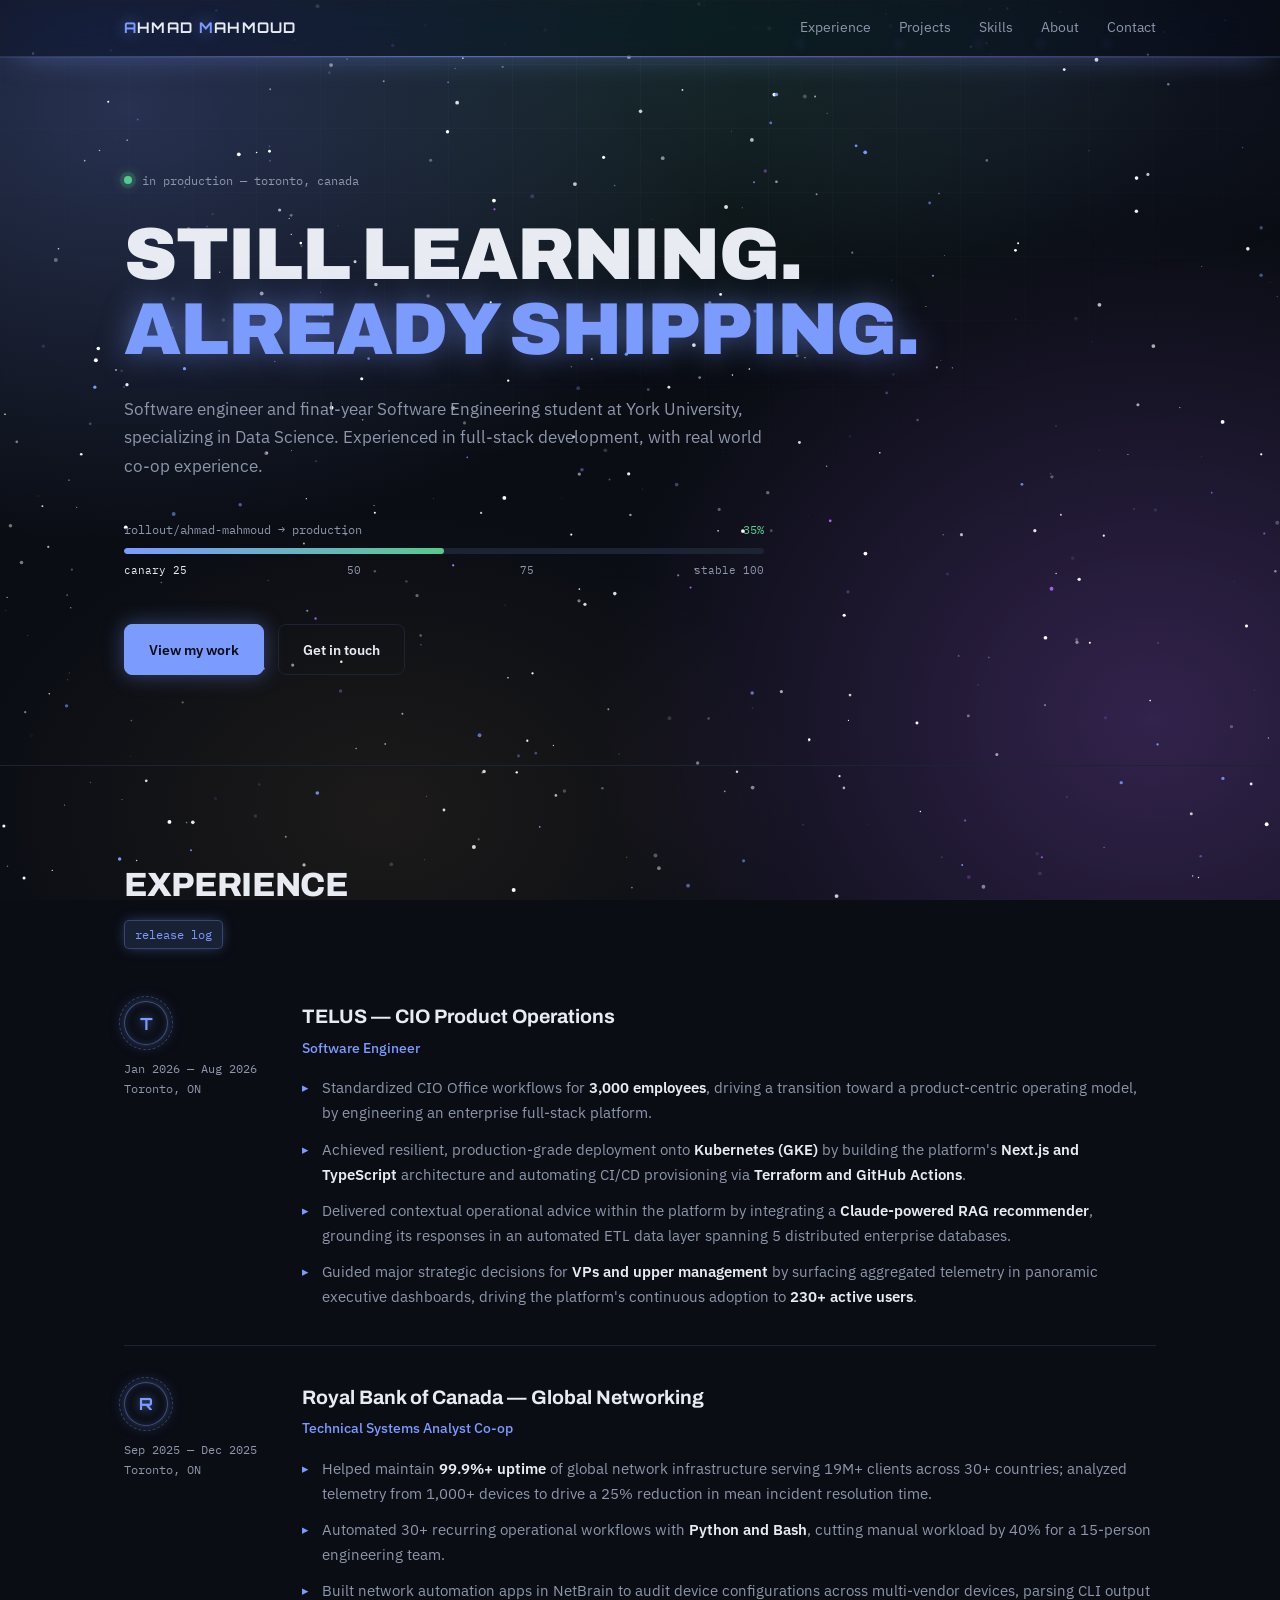
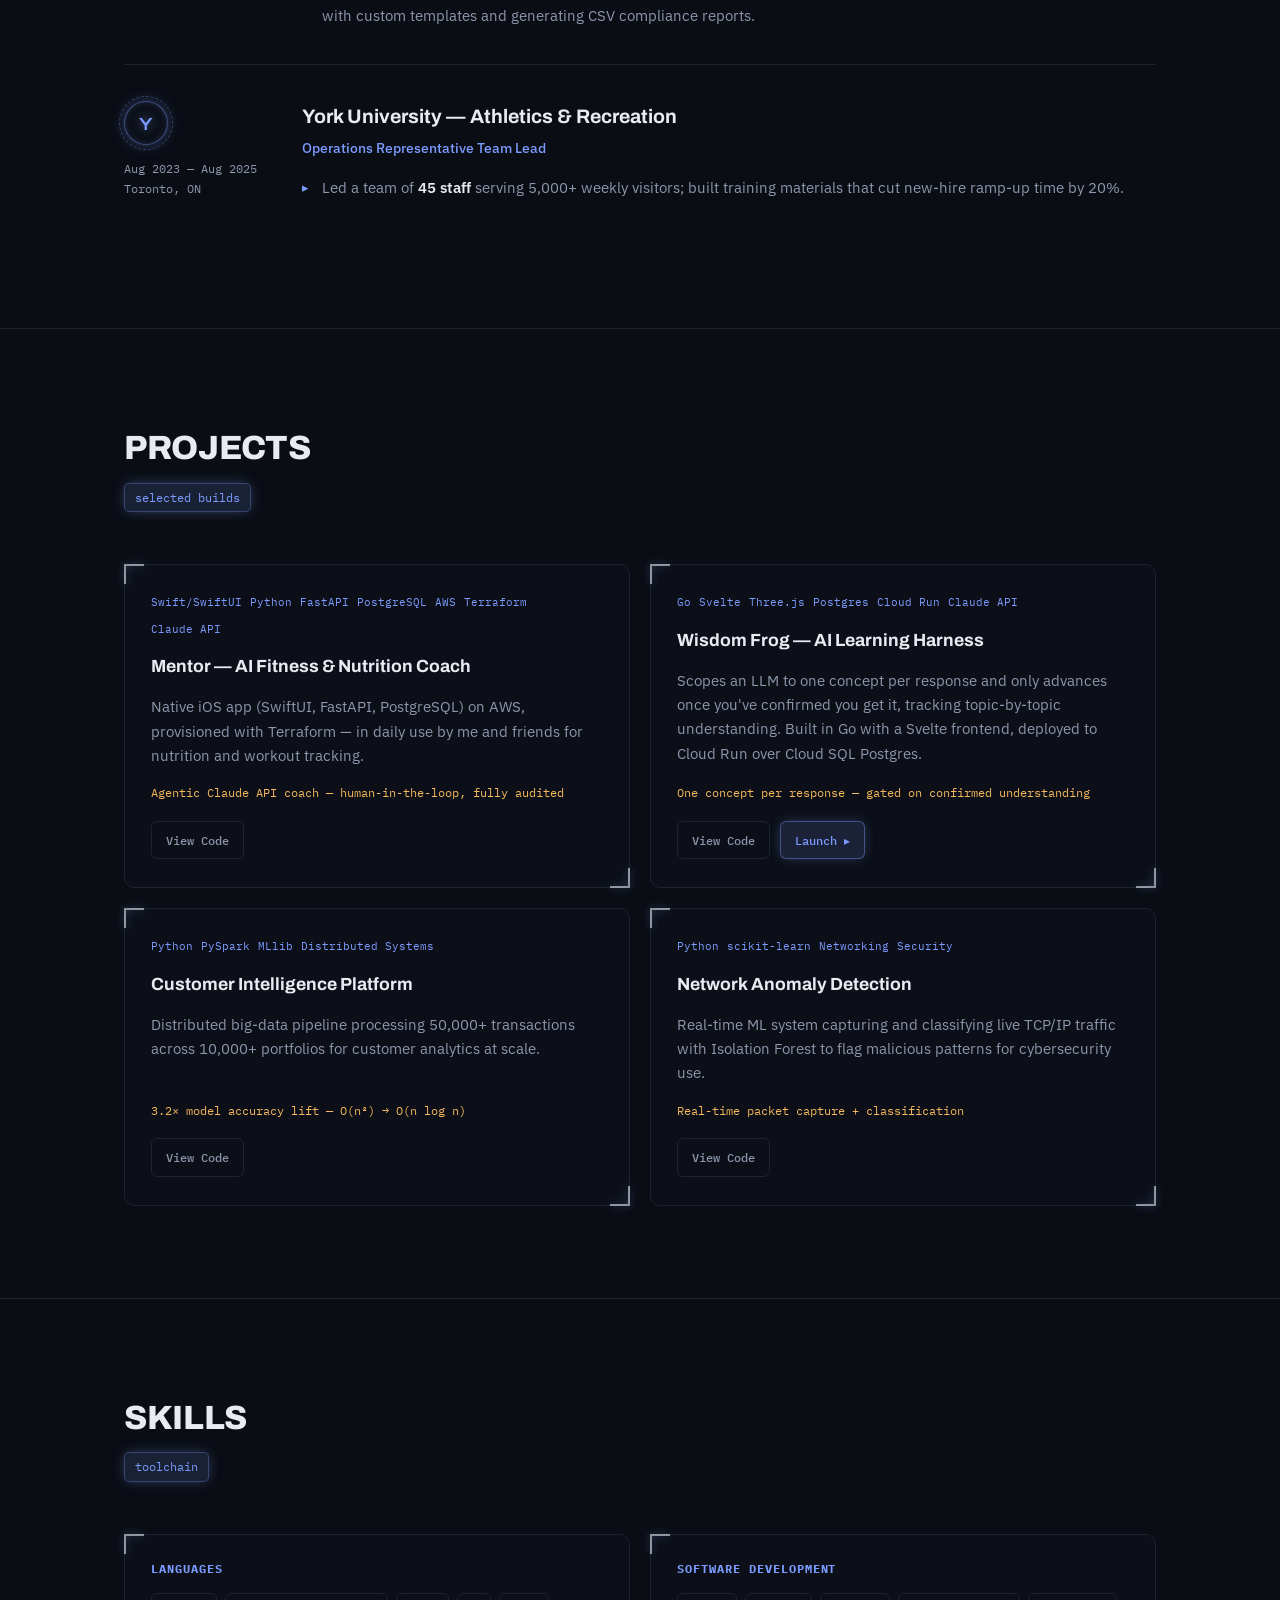
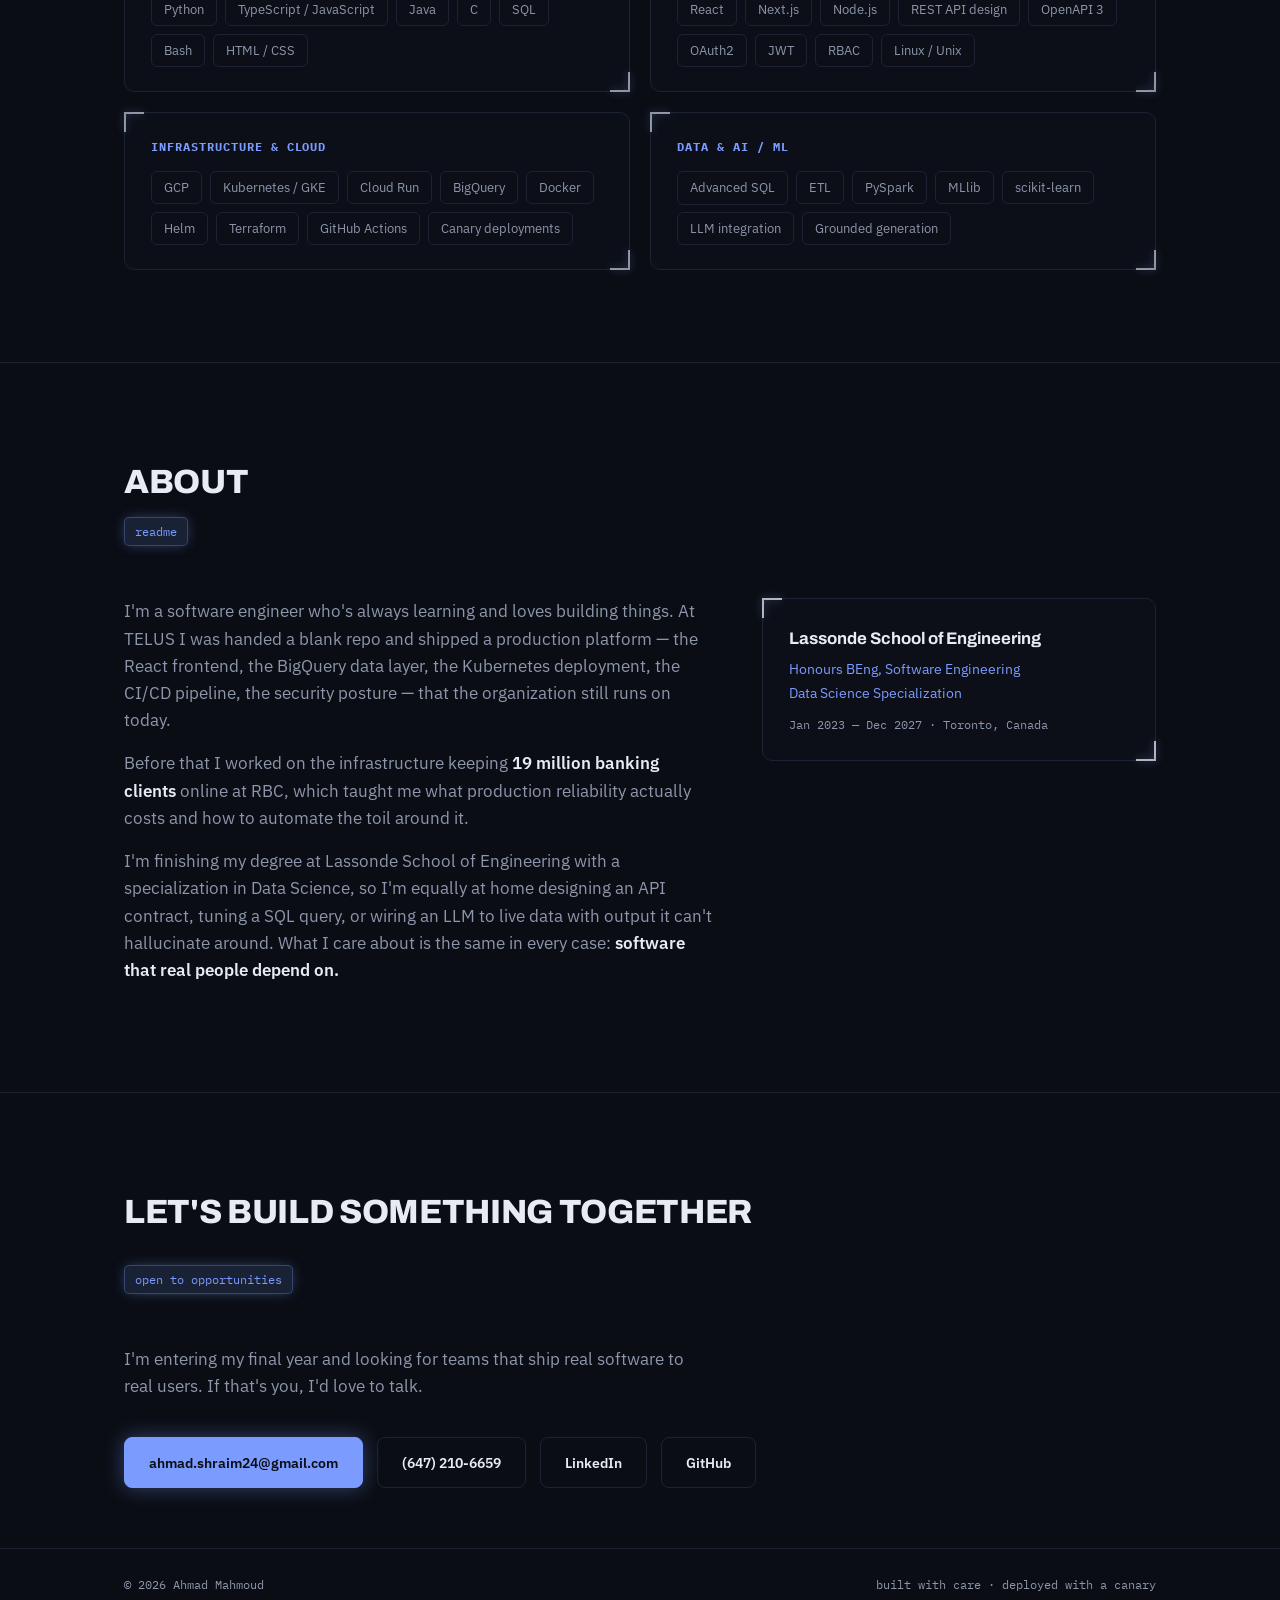
==== commit 5ad4501a: "Sync TELUS experience with resume, add Wisdom Frog, add launch buttons Rewrote the TELUS bullets and" ====
--- a/public/index.html
+++ b/public/index.html
@@ -69,13 +69,12 @@
       </div>
       <div>
         <h3>TELUS — CIO Product Operations</h3>
-        <div class="role">Software Engineer Co-op</div>
+        <div class="role">Software Engineer</div>
         <ul>
-          <li><strong>Sole developer of ProductOps</strong>, a production web platform (TypeScript, Next.js, React) serving 230+ TELUS team members — designed, built, and deployed end-to-end to Kubernetes (GKE) with automated canary deployments. Still in active production use.</li>
-          <li>Designed a <strong>BigQuery data layer</strong> spanning 12 domains, 48 products, and 4,200+ mapped applications, secured by a four-tier RBAC system with server-side authorization guards.</li>
-          <li>Published a <strong>versioned REST API</strong> (OpenAPI 3, OAuth2) to the enterprise API marketplace for governed cross-team consumption of taxonomy data.</li>
-          <li>Built <strong>executive analytics dashboards used directly by VPs</strong>, a grounded AI assistant (LLM over live BigQuery data with JSON-constrained output), and a usage-analytics pipeline tracking DAU/WAU/MAU.</li>
-          <li>Owned CI/CD and cloud infrastructure (GitHub Actions, Workload Identity Federation, Terraform); <strong>remediated a HIGH-severity security finding</strong> by decommissioning an unauthenticated public service.</li>
+          <li>Standardized CIO Office workflows for <strong>3,000 employees</strong>, driving a transition toward a product-centric operating model, by engineering an enterprise full-stack platform.</li>
+          <li>Achieved resilient, production-grade deployment onto <strong>Kubernetes (GKE)</strong> by building the platform's <strong>Next.js and TypeScript</strong> architecture and automating CI/CD provisioning via <strong>Terraform and GitHub Actions</strong>.</li>
+          <li>Delivered contextual operational advice within the platform by integrating a <strong>Claude-powered RAG recommender</strong>, grounding its responses in an automated ETL data layer spanning 5 distributed enterprise databases.</li>
+          <li>Guided major strategic decisions for <strong>VPs and upper management</strong> by surfacing aggregated telemetry in panoramic executive dashboards, driving the platform's continuous adoption to <strong>230+ active users</strong>.</li>
         </ul>
       </div>
     </article>
@@ -119,24 +118,43 @@
       <span class="sec-tag">selected builds</span>
     </div>
     <div class="projects">
-      <a class="card reveal" href="https://github.com/AWZShraim/project-mentor" target="_blank" rel="noopener">
+      <div class="card reveal">
         <div class="stack"><span>Swift/SwiftUI</span><span>Python</span><span>FastAPI</span><span>PostgreSQL</span><span>AWS</span><span>Terraform</span><span>Claude API</span></div>
         <h3>Mentor — AI Fitness &amp; Nutrition Coach</h3>
         <p>Native iOS app (SwiftUI, FastAPI, PostgreSQL) on AWS, provisioned with Terraform — in daily use by me and friends for nutrition and workout tracking.</p>
         <div class="hl">Agentic Claude API coach — human-in-the-loop, fully audited</div>
-      </a>
-      <a class="card reveal" href="https://github.com/AWZShraim/customer-intelligence-platform" target="_blank" rel="noopener">
+        <div class="card-actions">
+          <a class="card-link" href="https://github.com/AWZShraim/project-mentor" target="_blank" rel="noopener">View Code</a>
+        </div>
+      </div>
+      <div class="card reveal">
+        <div class="stack"><span>Go</span><span>Svelte</span><span>Three.js</span><span>Postgres</span><span>Cloud Run</span><span>Claude API</span></div>
+        <h3>Wisdom Frog — AI Learning Harness</h3>
+        <p>Scopes an LLM to one concept per response and only advances once you've confirmed you get it, tracking topic-by-topic understanding. Built in Go with a Svelte frontend, deployed to Cloud Run over Cloud SQL Postgres.</p>
+        <div class="hl">One concept per response — gated on confirmed understanding</div>
+        <div class="card-actions">
+          <a class="card-link" href="https://github.com/AWZShraim/wisdom-frog" target="_blank" rel="noopener">View Code</a>
+          <a class="card-link card-link--launch" href="https://wisdom-frog-app.web.app/" target="_blank" rel="noopener">Launch ▸</a>
+        </div>
+      </div>
+      <div class="card reveal">
         <div class="stack"><span>Python</span><span>PySpark</span><span>MLlib</span><span>Distributed Systems</span></div>
         <h3>Customer Intelligence Platform</h3>
         <p>Distributed big-data pipeline processing 50,000+ transactions across 10,000+ portfolios for customer analytics at scale.</p>
         <div class="hl">3.2× model accuracy lift — O(n²) → O(n log n)</div>
-      </a>
-      <a class="card reveal" href="https://github.com/AWZShraim/Network-Anomalies" target="_blank" rel="noopener">
+        <div class="card-actions">
+          <a class="card-link" href="https://github.com/AWZShraim/customer-intelligence-platform" target="_blank" rel="noopener">View Code</a>
+        </div>
+      </div>
+      <div class="card reveal">
         <div class="stack"><span>Python</span><span>scikit-learn</span><span>Networking</span><span>Security</span></div>
         <h3>Network Anomaly Detection</h3>
         <p>Real-time ML system capturing and classifying live TCP/IP traffic with Isolation Forest to flag malicious patterns for cybersecurity use.</p>
         <div class="hl">Real-time packet capture + classification</div>
-      </a>
+        <div class="card-actions">
+          <a class="card-link" href="https://github.com/AWZShraim/Network-Anomalies" target="_blank" rel="noopener">View Code</a>
+        </div>
+      </div>
     </div>
   </div>
 </section>
--- a/public/styles.css
+++ b/public/styles.css
@@ -200,8 +200,8 @@
 @media(max-width:700px){.release{grid-template-columns:1fr;gap:10px}}
 
 /* ---------- projects ---------- */
-.projects{display:grid;grid-template-columns:repeat(3,1fr);gap:20px}
-@media(max-width:860px){.projects{grid-template-columns:1fr}}
+.projects{display:grid;grid-template-columns:repeat(2,1fr);gap:20px}
+@media(max-width:700px){.projects{grid-template-columns:1fr}}
 .card{
   position:relative;
   background:rgba(15,19,29,.5);backdrop-filter:blur(10px);
@@ -228,6 +228,19 @@
 .card:hover h3{color:var(--accent);text-shadow:0 0 10px rgba(124,155,255,.55)}
 .card p{color:var(--muted);font-size:.92rem;flex:1}
 .card .hl{color:var(--amber);font-family:'IBM Plex Mono',monospace;font-size:.78rem}
+.card-actions{display:flex;gap:10px;flex-wrap:wrap;margin-top:4px}
+.card-link{
+  font-family:'IBM Plex Mono',monospace;font-size:.78rem;font-weight:500;
+  display:inline-flex;align-items:center;gap:6px;
+  padding:8px 14px;border-radius:6px;border:1px solid var(--line);
+  color:var(--muted);transition:all .2s;
+}
+.card-link:hover{color:var(--text);border-color:var(--accent);box-shadow:0 0 14px -2px rgba(124,155,255,.4)}
+.card-link--launch{
+  color:var(--accent);border-color:rgba(124,155,255,.4);background:var(--accent-dim);
+  box-shadow:0 0 14px -3px rgba(124,155,255,.4);
+}
+.card-link--launch:hover{box-shadow:0 0 22px -1px rgba(124,155,255,.65)}
 
 /* ---------- skills ---------- */
 .skills{display:grid;grid-template-columns:repeat(2,1fr);gap:20px}
